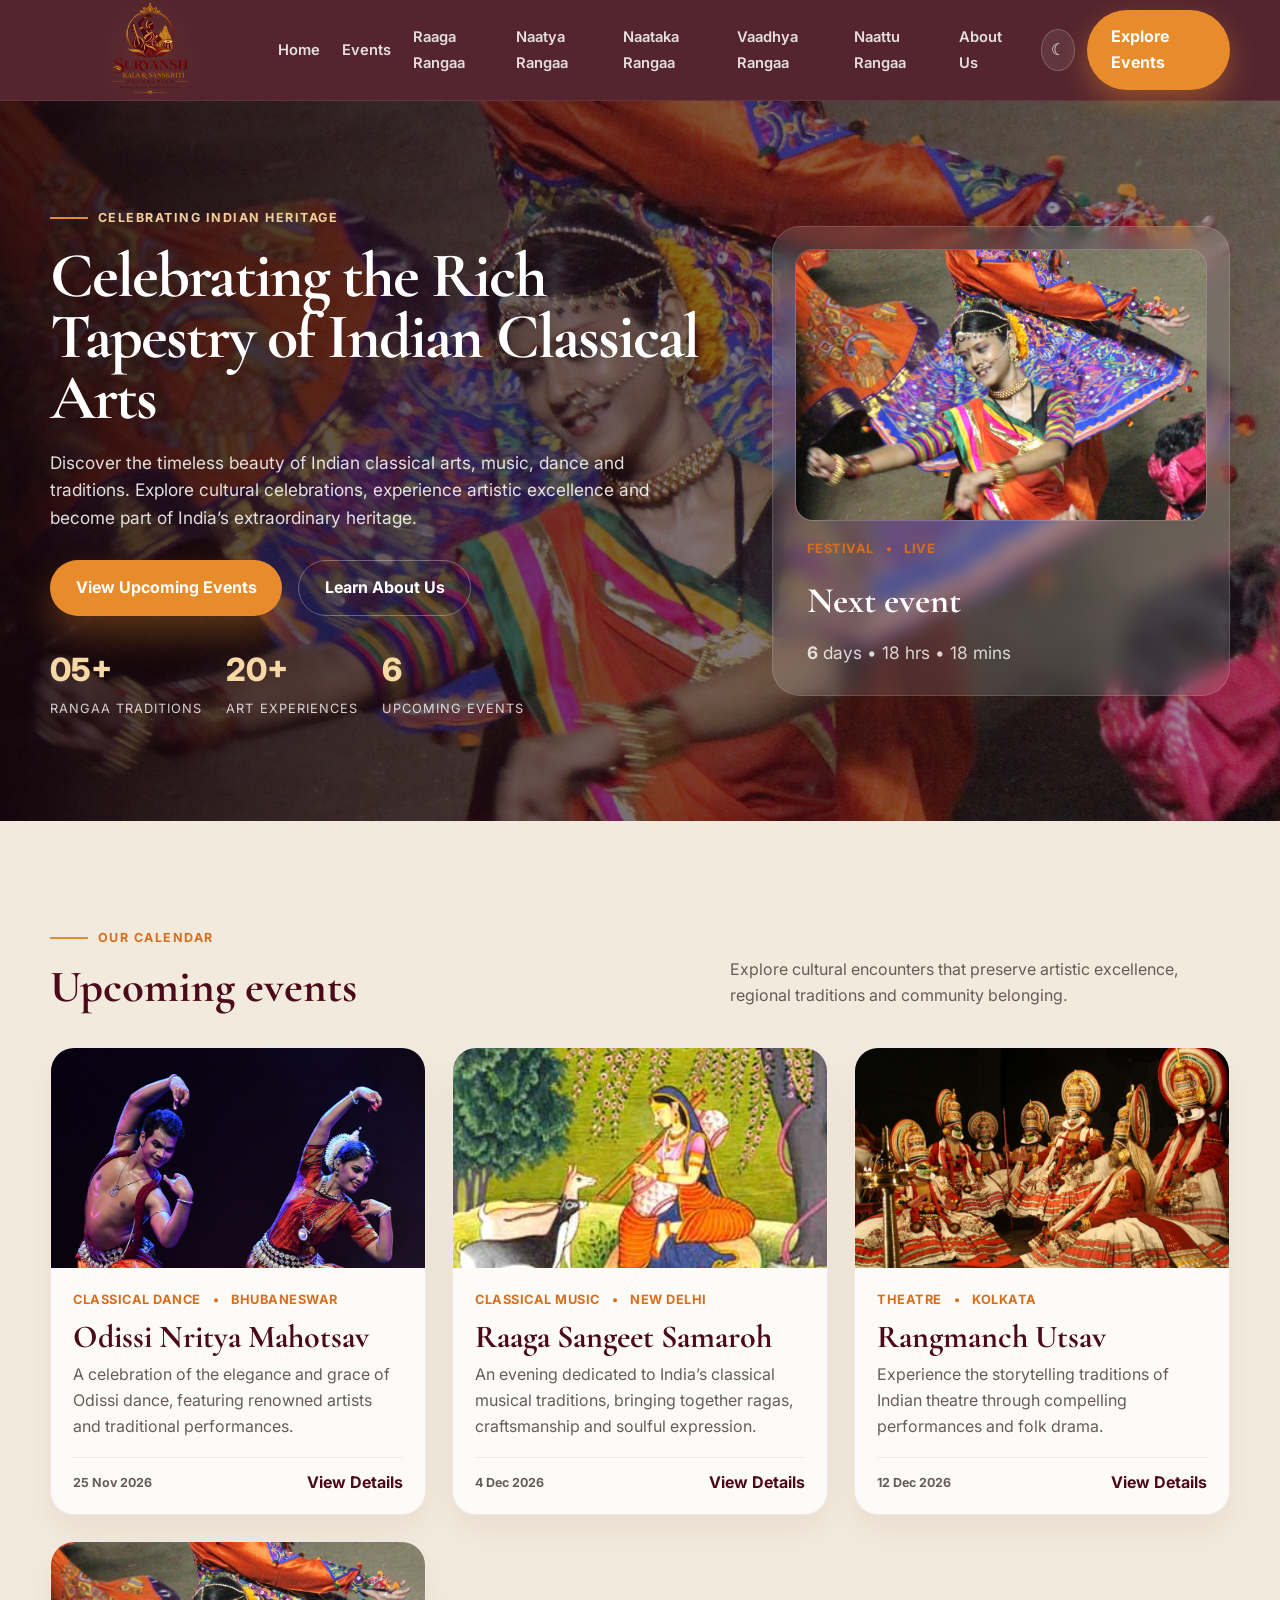
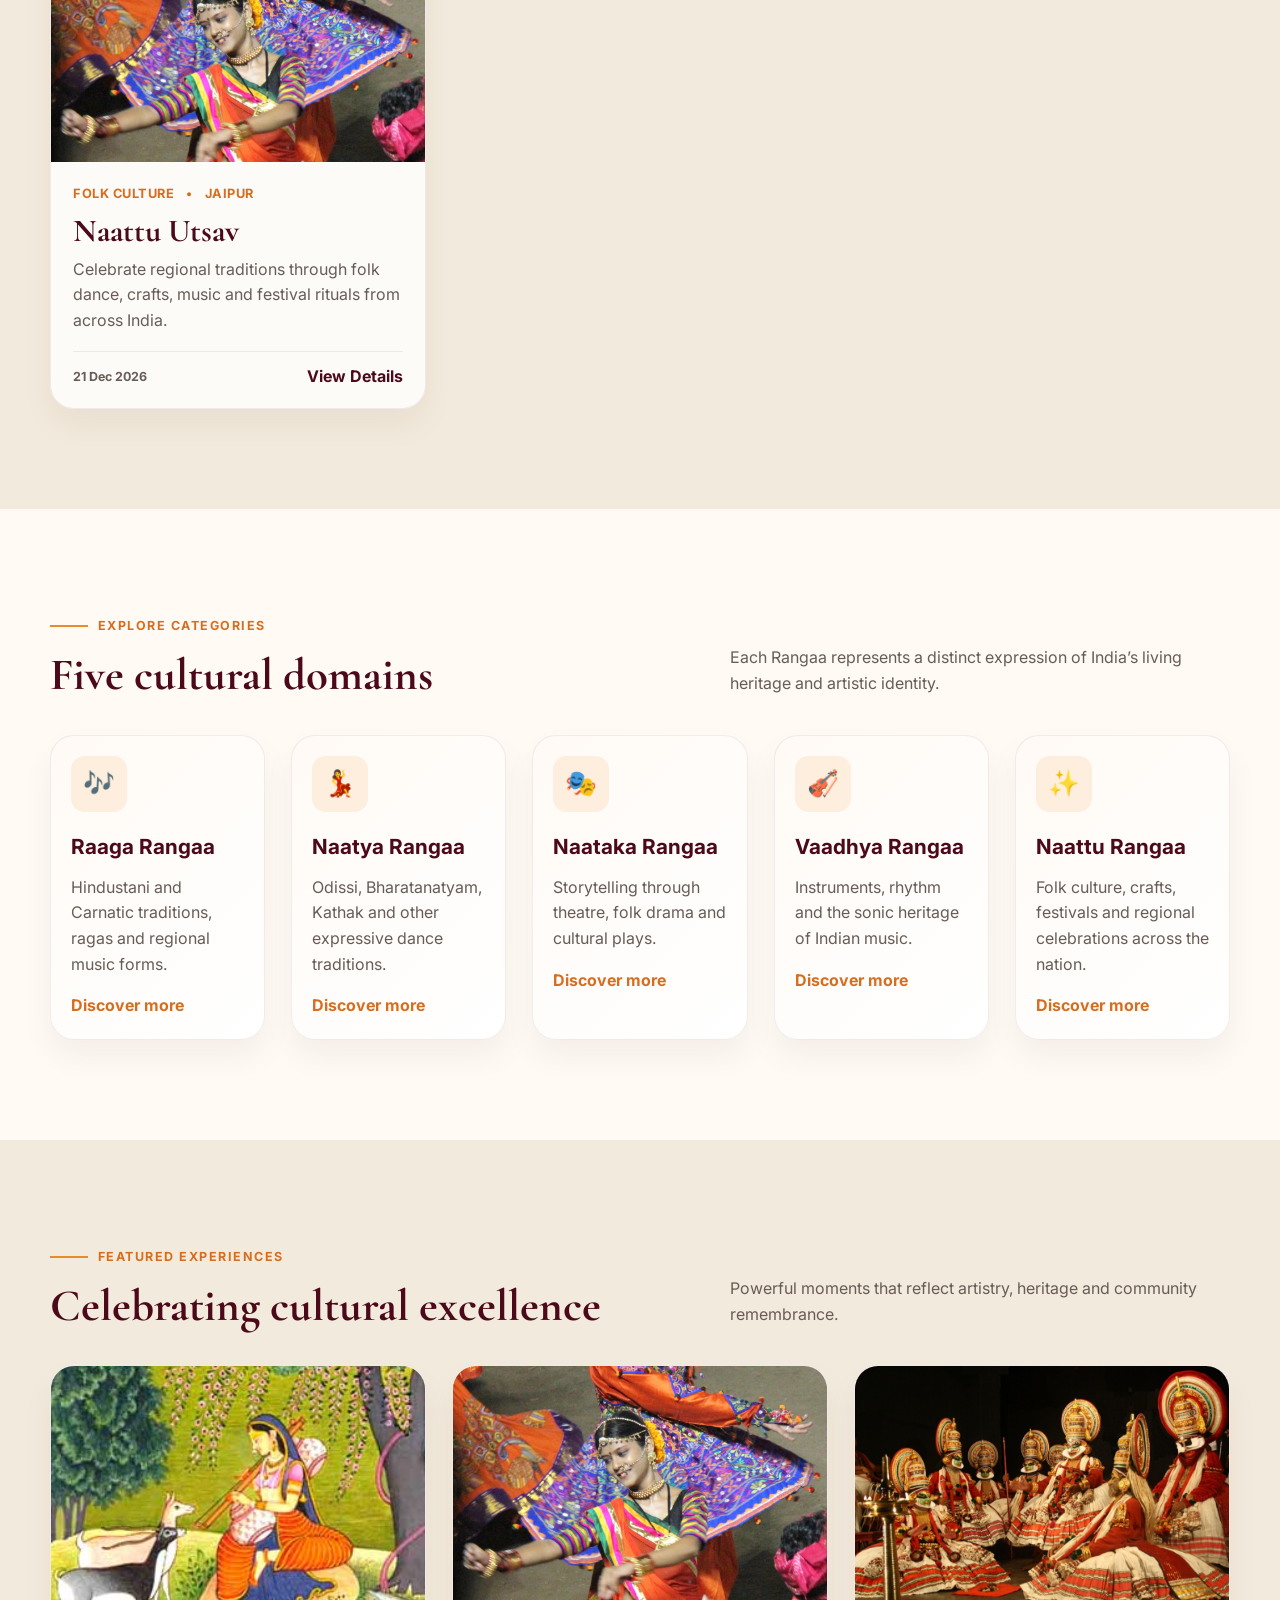
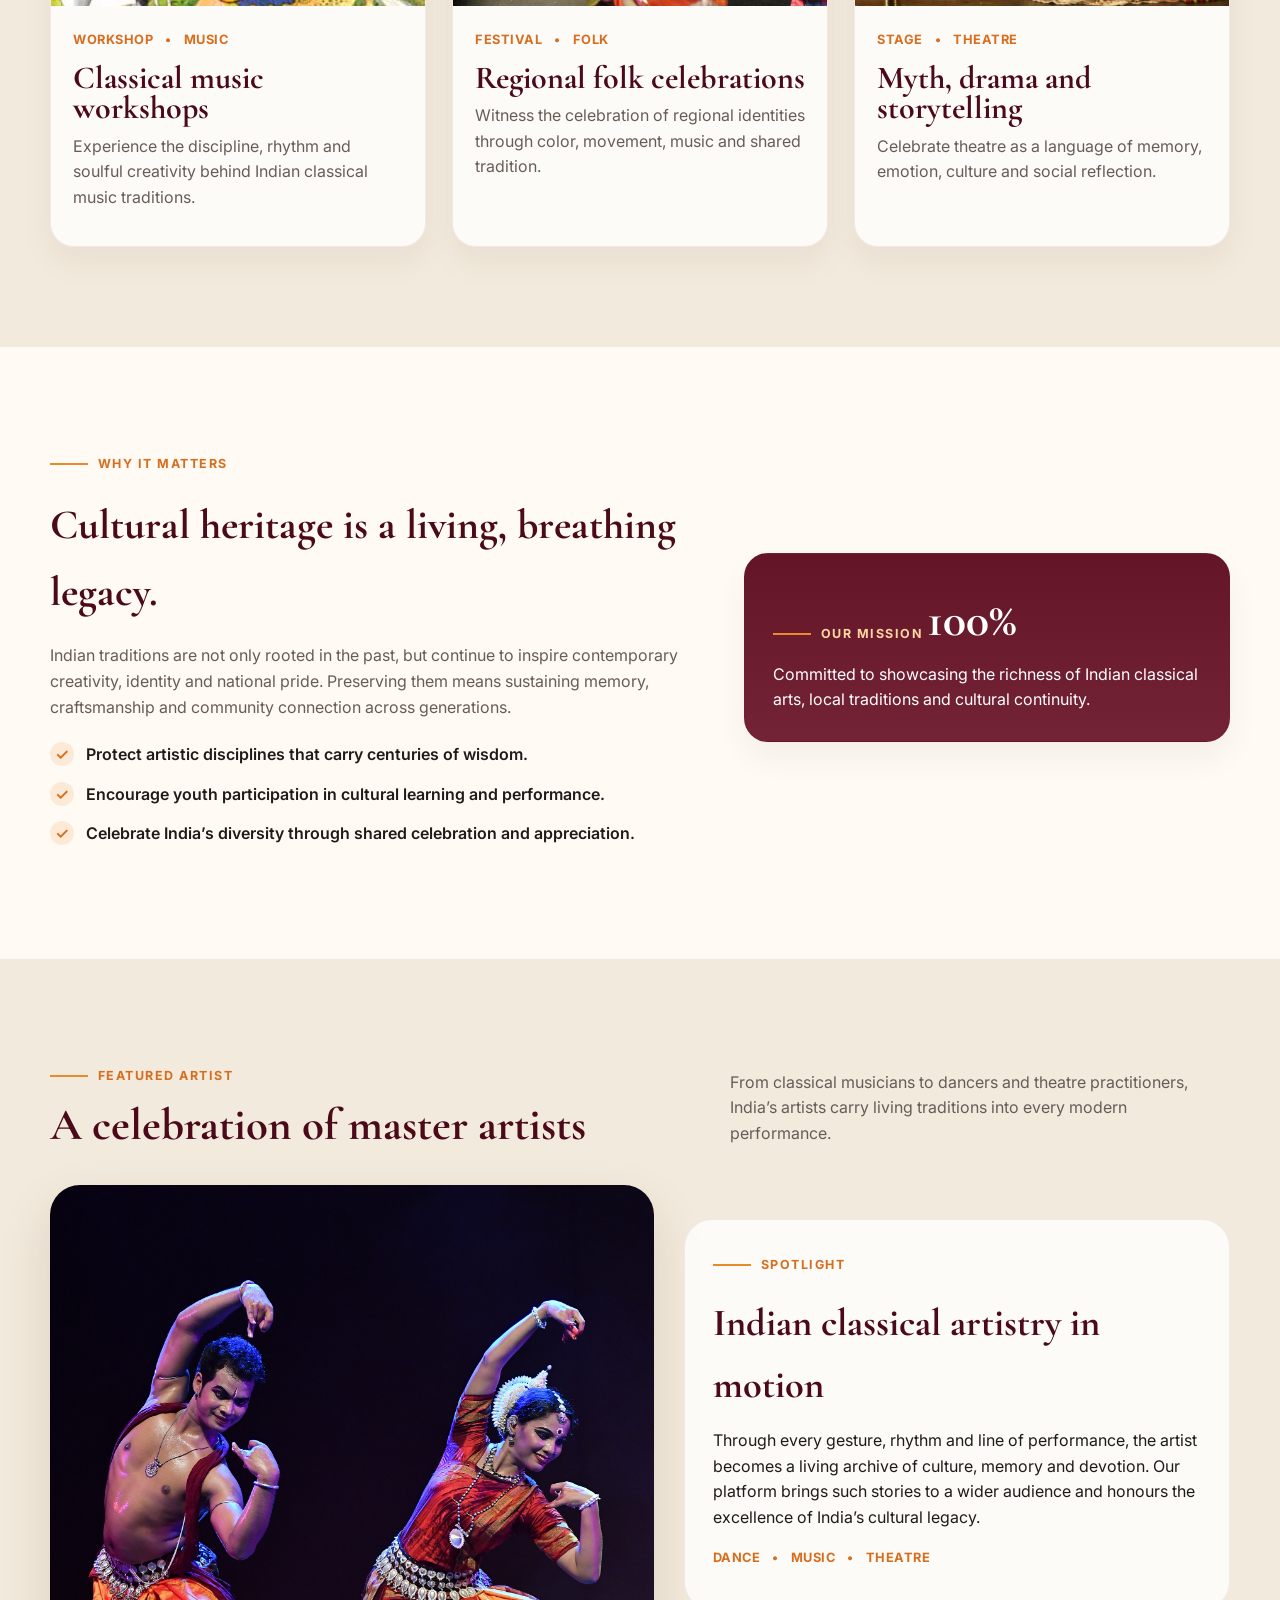
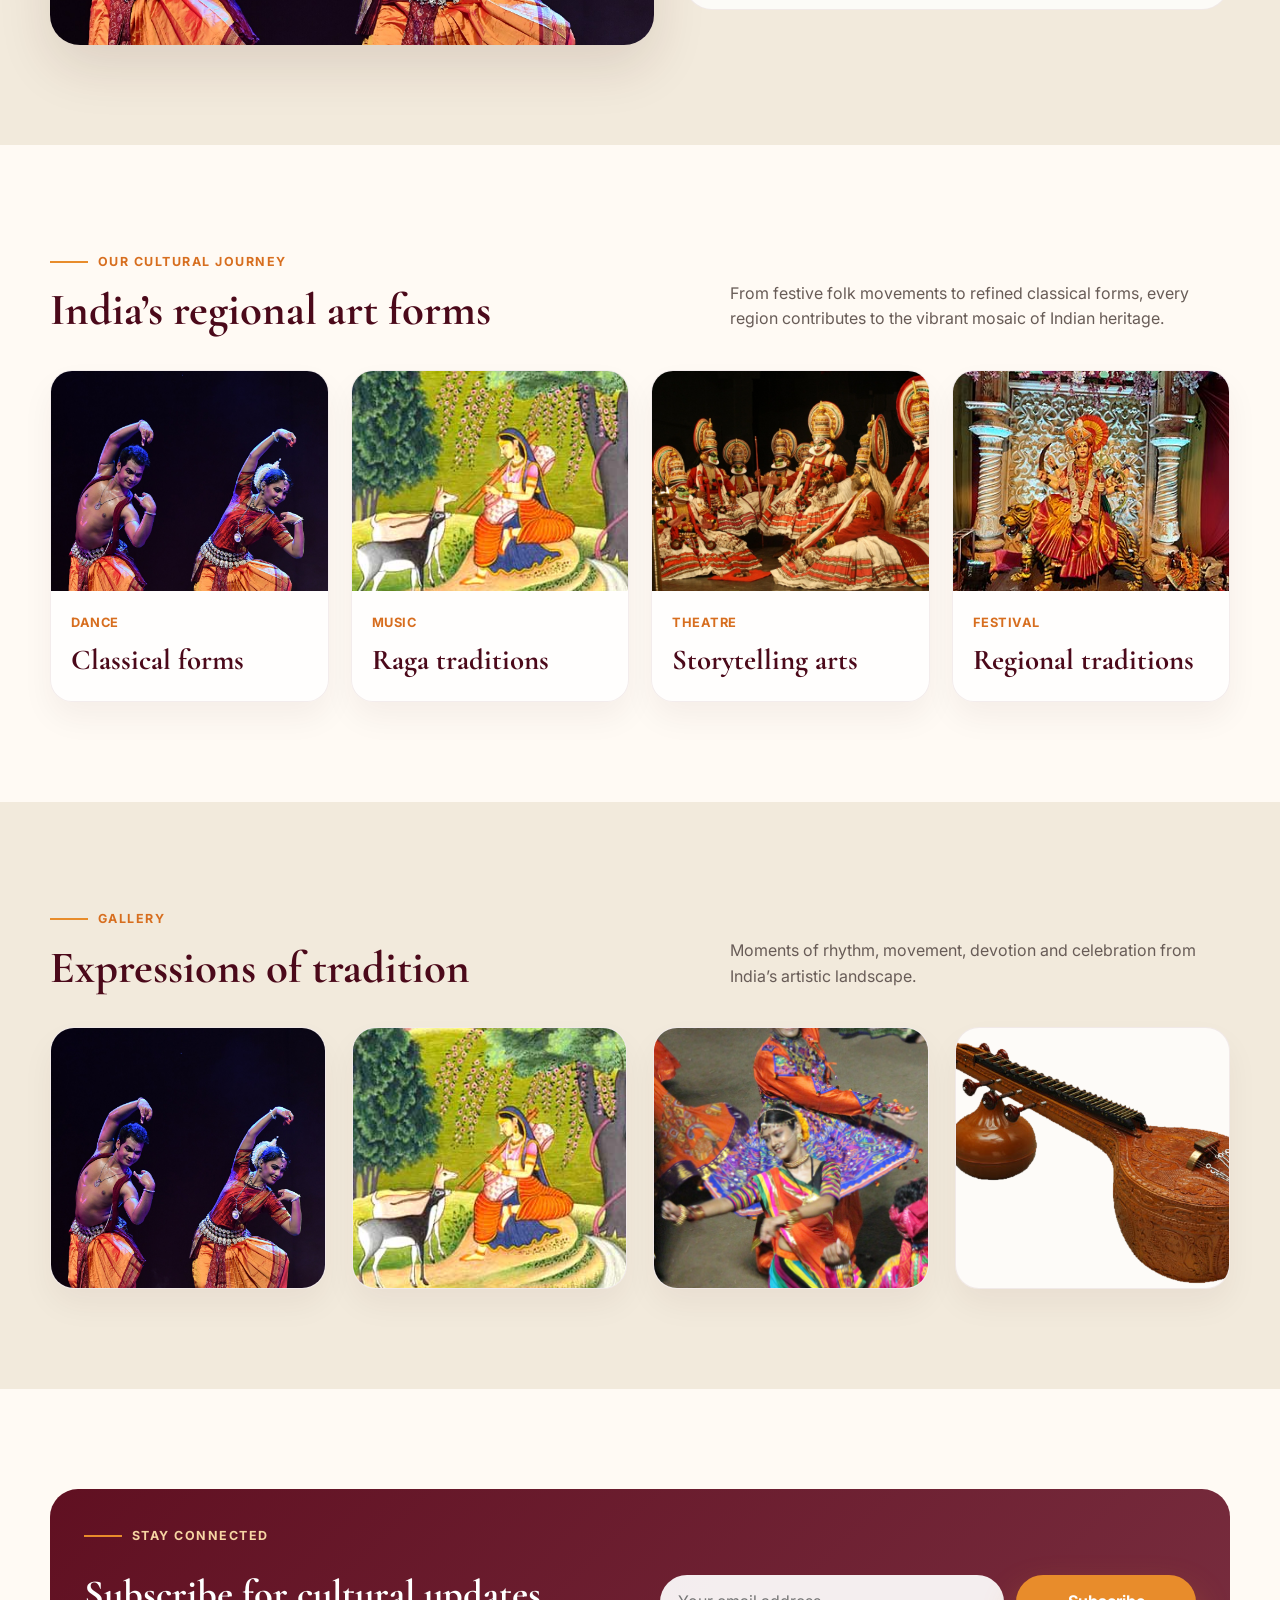
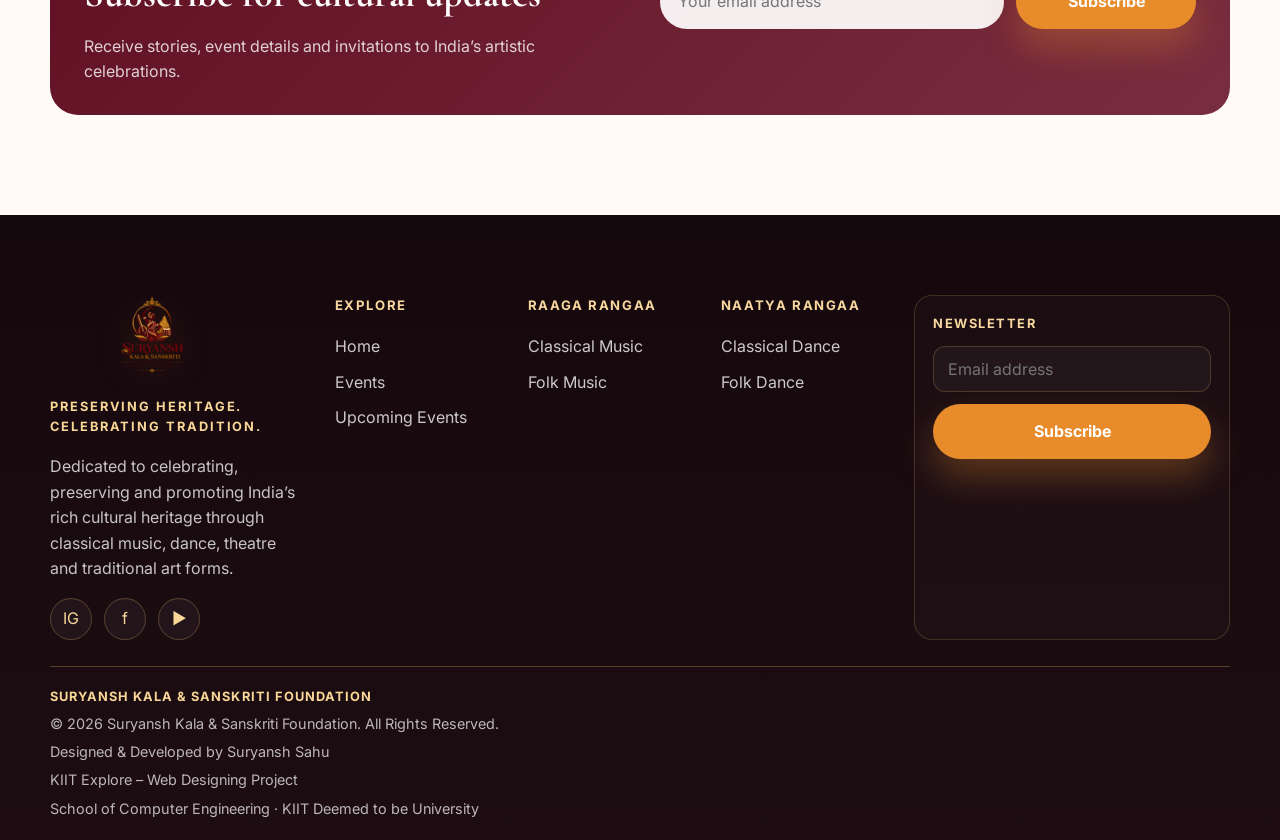
==== index.html @ 57384310 "Initial event management website commit" ====
<!DOCTYPE html>
<html lang="en">
  <head>
    <meta charset="UTF-8" />
    <meta name="viewport" content="width=device-width, initial-scale=1.0" />
    <title>Suryansh Kala & Sanskriti Foundation | Celebrating Indian culture and heritage</title>
    <meta name="description" content="Celebrating Indian classical arts, music, dance and cultural heritage through a vibrant cultural initiative." />
    <link rel="preconnect" href="https://fonts.googleapis.com" />
    <link rel="preconnect" href="https://fonts.gstatic.com" crossorigin />
    <link href="https://fonts.googleapis.com/css2?family=Cormorant+Garamond:wght@500;600;700&family=Inter:wght@400;500;600;700;800&display=swap" rel="stylesheet" />
    <link rel="stylesheet" href="styles.css" />
  </head>
  <body>
    <header class="site-header">
      <div class="container nav-wrap">
        <a class="brand" href="index.html" aria-label="Suryansh Kala and Sanskriti Foundation home">
          <img src="images/suryansh-logo.png" alt="Suryansh Kala and Sanskriti Foundation logo" class="brand-logo" />
        </a>

        <nav aria-label="Main navigation">
          <ul class="nav-links">
            <li><a href="index.html">Home</a></li>
            <li><a href="events.html">Events</a></li>
            <li><a href="raaga-rangaa.html">Raaga Rangaa</a></li>
            <li><a href="naatya-rangaa.html">Naatya Rangaa</a></li>
            <li><a href="naataka-rangaa.html">Naataka Rangaa</a></li>
            <li><a href="vaadhya-rangaa.html">Vaadhya Rangaa</a></li>
            <li><a href="naattu-rangaa.html">Naattu Rangaa</a></li>
            <li><a href="about.html">About Us</a></li>
          </ul>
        </nav>

        <div style="display: flex; align-items: center; gap: 12px;">
          <button class="theme-toggle" aria-label="Toggle theme">☾</button>
          <a class="nav-cta" href="events.html">Explore Events</a>
          <button class="nav-toggle" aria-label="Open menu">☰</button>
        </div>
      </div>
    </header>

    <main>
      <section class="hero">
        <div class="container hero-inner">
          <div>
            <div class="eyebrow">Celebrating Indian heritage</div>
            <h1>Celebrating the Rich Tapestry of Indian Classical Arts</h1>
            <p>
              Discover the timeless beauty of Indian classical arts, music, dance and traditions. Explore cultural celebrations,
              experience artistic excellence and become part of India’s extraordinary heritage.
            </p>
            <div class="hero-actions">
              <a class="btn btn-primary" href="events.html">View Upcoming Events</a>
              <a class="btn btn-secondary" href="about.html">Learn About Us</a>
            </div>
            <div class="hero-metrics">
              <div class="metric">
                <strong>05+</strong>
                <span>Rangaa traditions</span>
              </div>
              <div class="metric">
                <strong>20+</strong>
                <span>Art experiences</span>
              </div>
              <div class="metric">
                <strong>6</strong>
                <span>Upcoming events</span>
              </div>
            </div>
          </div>

          <div class="hero-card">
            <div class="mini-card">
              <img src="images/folk.jpg" alt="Indian folk festival and cultural celebration" />
            </div>
            <div class="hero-card-body">
              <div class="meta-row">
                <span>Festival</span>
                <span>•</span>
                <span>Live</span>
              </div>
              <h3>Next event</h3>
              <p data-countdown>Loading countdown...</p>
            </div>
          </div>
        </div>
      </section>

      <section class="section section-cream">
        <div class="container">
          <div class="section-head">
            <div>
              <div class="eyebrow" style="color: var(--saffron-600);">Our calendar</div>
              <h2 class="section-title">Upcoming events</h2>
            </div>
            <p>Explore cultural encounters that preserve artistic excellence, regional traditions and community belonging.</p>
          </div>
          <div class="event-grid" data-home-events></div>
        </div>
      </section>

      <section class="section">
        <div class="container">
          <div class="section-head">
            <div>
              <div class="eyebrow" style="color: var(--saffron-600);">Explore categories</div>
              <h2 class="section-title">Five cultural domains</h2>
            </div>
            <p>Each Rangaa represents a distinct expression of India’s living heritage and artistic identity.</p>
          </div>

          <div class="category-grid">
            <article class="category-card">
              <div class="category-icon">🎶</div>
              <h3>Raaga Rangaa</h3>
              <p>Hindustani and Carnatic traditions, ragas and regional music forms.</p>
              <a href="raaga-rangaa.html">Discover more</a>
            </article>
            <article class="category-card">
              <div class="category-icon">💃</div>
              <h3>Naatya Rangaa</h3>
              <p>Odissi, Bharatanatyam, Kathak and other expressive dance traditions.</p>
              <a href="naatya-rangaa.html">Discover more</a>
            </article>
            <article class="category-card">
              <div class="category-icon">🎭</div>
              <h3>Naataka Rangaa</h3>
              <p>Storytelling through theatre, folk drama and cultural plays.</p>
              <a href="naataka-rangaa.html">Discover more</a>
            </article>
            <article class="category-card">
              <div class="category-icon">🎻</div>
              <h3>Vaadhya Rangaa</h3>
              <p>Instruments, rhythm and the sonic heritage of Indian music.</p>
              <a href="vaadhya-rangaa.html">Discover more</a>
            </article>
            <article class="category-card">
              <div class="category-icon">✨</div>
              <h3>Naattu Rangaa</h3>
              <p>Folk culture, crafts, festivals and regional celebrations across the nation.</p>
              <a href="naattu-rangaa.html">Discover more</a>
            </article>
          </div>
        </div>
      </section>

      <section class="section section-cream">
        <div class="container">
          <div class="section-head">
            <div>
              <div class="eyebrow" style="color: var(--saffron-600);">Featured experiences</div>
              <h2 class="section-title">Celebrating cultural excellence</h2>
            </div>
            <p>Powerful moments that reflect artistry, heritage and community remembrance.</p>
          </div>

          <div class="feature-grid">
            <article class="feature-card">
              <img src="images/raaga.jpg" alt="Indian classical music performance" />
              <div class="card-content">
                <div class="meta-row">
                  <span>Workshop</span>
                  <span>•</span>
                  <span>Music</span>
                </div>
                <h3 class="card-title">Classical music workshops</h3>
                <p>Experience the discipline, rhythm and soulful creativity behind Indian classical music traditions.</p>
              </div>
            </article>

            <article class="feature-card">
              <img src="images/folk.jpg" alt="Folk dance celebration from India" />
              <div class="card-content">
                <div class="meta-row">
                  <span>Festival</span>
                  <span>•</span>
                  <span>Folk</span>
                </div>
                <h3 class="card-title">Regional folk celebrations</h3>
                <p>Witness the celebration of regional identities through color, movement, music and shared tradition.</p>
              </div>
            </article>

            <article class="feature-card">
              <img src="images/theatre.jpg" alt="Indian theatre performance on stage" />
              <div class="card-content">
                <div class="meta-row">
                  <span>Stage</span>
                  <span>•</span>
                  <span>Theatre</span>
                </div>
                <h3 class="card-title">Myth, drama and storytelling</h3>
                <p>Celebrate theatre as a language of memory, emotion, culture and social reflection.</p>
              </div>
            </article>
          </div>
        </div>
      </section>

      <section class="section">
        <div class="container heritage-layout">
          <div class="heritage-copy">
            <div class="eyebrow" style="color: var(--saffron-600); margin-bottom: 18px;">Why it matters</div>
            <h2>Cultural heritage is a living, breathing legacy.</h2>
            <p>
              Indian traditions are not only rooted in the past, but continue to inspire contemporary creativity, identity and national pride.
              Preserving them means sustaining memory, craftsmanship and community connection across generations.
            </p>
            <ul class="feature-list">
              <li>Protect artistic disciplines that carry centuries of wisdom.</li>
              <li>Encourage youth participation in cultural learning and performance.</li>
              <li>Celebrate India’s diversity through shared celebration and appreciation.</li>
            </ul>
          </div>

          <div class="stat-card">
            <div>
              <div class="eyebrow" style="color: #ffd7a3;">Our mission</div>
              <strong>100%</strong>
            </div>
            <p>Committed to showcasing the richness of Indian classical arts, local traditions and cultural continuity.</p>
          </div>
        </div>
      </section>

      <section class="section section-cream featured-artist">
        <div class="container">
          <div class="section-head">
            <div>
              <div class="eyebrow" style="color: var(--saffron-600);">Featured artist</div>
              <h2 class="section-title">A celebration of master artists</h2>
            </div>
            <p>From classical musicians to dancers and theatre practitioners, India’s artists carry living traditions into every modern performance.</p>
          </div>

          <div class="artist-layout">
            <div class="artist-portrait">
              <img src="images/odissi.jpg" alt="Indian classical dancer in traditional performance" />
            </div>
            <div class="artist-copy">
              <div class="eyebrow" style="color: var(--saffron-600);">Spotlight</div>
              <h3>Indian classical artistry in motion</h3>
              <p>Through every gesture, rhythm and line of performance, the artist becomes a living archive of culture, memory and devotion. Our platform brings such stories to a wider audience and honours the excellence of India’s cultural legacy.</p>
              <div class="meta-row" style="margin-top: 18px;">
                <span>Dance</span>
                <span>•</span>
                <span>Music</span>
                <span>•</span>
                <span>Theatre</span>
              </div>
            </div>
          </div>
        </div>
      </section>

      <section class="section">
        <div class="container">
          <div class="section-head">
            <div>
              <div class="eyebrow" style="color: var(--saffron-600);">Our cultural journey</div>
              <h2 class="section-title">India’s regional art forms</h2>
            </div>
            <p>From festive folk movements to refined classical forms, every region contributes to the vibrant mosaic of Indian heritage.</p>
          </div>

          <div class="journey-grid">
            <article class="journey-card">
              <img src="images/odissi.jpg" alt="Odissi classical dance" />
              <div class="card-content">
                <div class="meta-row"><span>Dance</span></div>
                <h3 class="card-title" style="font-size: 1.8rem;">Classical forms</h3>
              </div>
            </article>
            <article class="journey-card">
              <img src="images/raaga.jpg" alt="Hindustani and Carnatic music performance" />
              <div class="card-content">
                <div class="meta-row"><span>Music</span></div>
                <h3 class="card-title" style="font-size: 1.8rem;">Raga traditions</h3>
              </div>
            </article>
            <article class="journey-card">
              <img src="images/theatre.jpg" alt="Indian theatre performance scene" />
              <div class="card-content">
                <div class="meta-row"><span>Theatre</span></div>
                <h3 class="card-title" style="font-size: 1.8rem;">Storytelling arts</h3>
              </div>
            </article>
            <article class="journey-card">
              <img src="images/festival.jpg" alt="Indian festival celebration" />
              <div class="card-content">
                <div class="meta-row"><span>Festival</span></div>
                <h3 class="card-title" style="font-size: 1.8rem;">Regional traditions</h3>
              </div>
            </article>
          </div>
        </div>
      </section>

      <section class="section section-cream">
        <div class="container">
          <div class="section-head">
            <div>
              <div class="eyebrow" style="color: var(--saffron-600);">Gallery</div>
              <h2 class="section-title">Expressions of tradition</h2>
            </div>
            <p>Moments of rhythm, movement, devotion and celebration from India’s artistic landscape.</p>
          </div>

          <div class="gallery-grid">
            <div class="gallery-item">
              <img src="images/odissi.jpg" alt="Traditional Indian dance performance" />
            </div>
            <div class="gallery-item">
              <img src="images/raaga.jpg" alt="Classical music heritage" />
            </div>
            <div class="gallery-item">
              <img src="images/folk.jpg" alt="Folk festival celebration" />
            </div>
            <div class="gallery-item">
              <img src="images/veena.jpg" alt="Traditional Indian musical instrument performance" />
            </div>
          </div>
        </div>
      </section>

      <section class="section">
        <div class="container">
          <div class="newsletter-wrap">
            <div>
              <div class="eyebrow" style="color: #f6d5a3;">Stay connected</div>
              <h3>Subscribe for cultural updates</h3>
              <p>Receive stories, event details and invitations to India’s artistic celebrations.</p>
            </div>
            <form id="newsletterForm" class="newsletter-form" novalidate>
              <input type="email" name="newsletterEmail" placeholder="Your email address" aria-label="Email address" required />
              <button class="btn btn-primary" type="submit">Subscribe</button>
            </form>
          </div>
        </div>
      </section>
    </main>

    <footer class="site-footer">
      <div class="container">
        <div class="footer-top">
          <div class="footer-brand">
            <div class="brand footer-brand-logo-wrap">
              <img src="images/suryansh-logo.png" alt="Suryansh Kala and Sanskriti Foundation logo" class="brand-logo footer-brand-logo" />
            </div>
            <div class="footer-strap">Preserving Heritage. Celebrating Tradition.</div>
            <p class="footer-intro">
              Dedicated to celebrating, preserving and promoting India’s rich cultural heritage through classical music, dance, theatre and traditional art forms.
            </p>
            <div class="social-links" aria-label="Social media links">
              <a href="https://instagram.com" target="_blank" rel="noreferrer" class="social-link" aria-label="Instagram">IG</a>
              <a href="https://facebook.com" target="_blank" rel="noreferrer" class="social-link" aria-label="Facebook">f</a>
              <a href="https://youtube.com" target="_blank" rel="noreferrer" class="social-link" aria-label="YouTube">▶</a>
            </div>
          </div>

          <div class="footer-col">
            <h4>Explore</h4>
            <ul class="footer-list">
              <li><a href="index.html">Home</a></li>
              <li><a href="events.html">Events</a></li>
              <li><a href="events.html">Upcoming Events</a></li>
            </ul>
          </div>

          <div class="footer-col">
            <h4>Raaga Rangaa</h4>
            <ul class="footer-list">
              <li><a href="raaga-rangaa.html">Classical Music</a></li>
              <li><a href="raaga-rangaa.html">Folk Music</a></li>
            </ul>
          </div>

          <div class="footer-col">
            <h4>Naatya Rangaa</h4>
            <ul class="footer-list">
              <li><a href="naatya-rangaa.html">Classical Dance</a></li>
              <li><a href="naatya-rangaa.html">Folk Dance</a></li>
            </ul>
          </div>

          <div class="footer-newsletter">
            <h4>Newsletter</h4>
            <form id="footerNewsletterForm" novalidate>
              <input type="email" name="footerEmail" placeholder="Email address" aria-label="Newsletter email" required />
              <button class="btn btn-primary" type="submit">Subscribe</button>
            </form>
          </div>
        </div>

        <div class="footer-bottom">
          <div class="footer-credit">
            <strong>Suryansh Kala &amp; Sanskriti Foundation</strong>
            <p>© 2026 Suryansh Kala &amp; Sanskriti Foundation. All Rights Reserved.</p>
            <p>Designed &amp; Developed by Suryansh Sahu</p>
            <p>KIIT Explore – Web Designing Project</p>
            <p>School of Computer Engineering · KIIT Deemed to be University</p>
          </div>
        </div>
      </div>
    </footer>

    <button class="back-to-top" aria-label="Back to top">↑</button>
    <script src="script.js"></script>
  </body>
</html>
---- styles.css ----
:root {
  --maroon-900: #3d0714;
  --maroon-800: #4b091a;
  --maroon-700: #5e1021;
  --maroon-600: #6d1a2d;
  --saffron-500: #e88c2b;
  --saffron-600: #d76e1f;
  --ivory-100: #fffaf4;
  --ivory-200: #f6efe6;
  --ivory-300: #efe5d3;
  --cream: #f2eadc;
  --text: #1f1b1a;
  --muted: #685c57;
  --white: #ffffff;
  --shadow: 0 22px 54px rgba(62, 21, 14, 0.12);
  --radius: 24px;
}

* {
  margin: 0;
  padding: 0;
  box-sizing: border-box;
}

html {
  scroll-behavior: smooth;
}

body {
  font-family: "Inter", sans-serif;
  background: var(--ivory-100);
  color: var(--text);
  line-height: 1.6;
}

img {
  max-width: 100%;
  display: block;
}

a {
  color: inherit;
  text-decoration: none;
}

button,
input,
select {
  font: inherit;
}

.container {
  width: min(1180px, calc(100% - 32px));
  margin: 0 auto;
}

.site-header {
  position: sticky;
  top: 0;
  z-index: 1000;
  background: rgba(61, 7, 20, 0.88);
  backdrop-filter: blur(10px);
  border-bottom: 1px solid rgba(255, 255, 255, 0.08);
}

.brand {
  display: inline-flex;
  align-items: center;
  justify-content: center;
  min-width: 0;
}

.nav-wrap {
  display: flex;
  align-items: center;
  justify-content: space-between;
  gap: 28px;
  min-height: 92px;
}

.brand {
  display: inline-flex;
  align-items: center;
  gap: 12px;
  color: var(--white);
  font-weight: 700;
  letter-spacing: 0.04em;
  text-transform: uppercase;
}

.brand-logo {
  display: block;
  width: clamp(150px, 18vw, 300px);
  height: auto;
  max-height: 100px;
  object-fit: contain;
  filter: drop-shadow(0 8px 18px rgba(232, 140, 43, 0.18));
}

.brand-mark {
  width: 42px;
  height: 42px;
  display: grid;
  place-items: center;
  border-radius: 50%;
  background: linear-gradient(135deg, var(--saffron-500), #f5bf70);
  color: var(--maroon-900);
  font-family: "Cormorant Garamond", serif;
  font-size: 1.7rem;
  font-weight: 700;
}

.brand-text {
  font-size: 0.82rem;
  line-height: 1.15;
}

.nav-links {
  display: flex;
  align-items: center;
  gap: 22px;
  list-style: none;
}

.nav-links a {
  color: rgba(255, 255, 255, 0.86);
  font-size: 0.92rem;
  font-weight: 600;
  transition: color 0.2s ease;
}

.nav-links a:hover,
.nav-links a:focus-visible {
  color: #ffd9ae;
}

.nav-cta {
  display: inline-flex;
  align-items: center;
  justify-content: center;
  padding: 0.9rem 1.5rem;
  border-radius: 999px;
  background: var(--saffron-500);
  color: var(--white);
  font-weight: 700;
  box-shadow: 0 12px 28px rgba(232, 140, 43, 0.4);
  transition: transform 0.2s ease;
}

.nav-cta:hover,
.nav-cta:focus-visible,
.btn:hover,
.btn:focus-visible {
  transform: translateY(-2px);
}

.nav-toggle {
  display: none;
  width: 42px;
  height: 42px;
  border: 1px solid rgba(255, 255, 255, 0.2);
  background: transparent;
  border-radius: 12px;
  color: var(--white);
  cursor: pointer;
}

.hero {
  position: relative;
  min-height: 720px;
  display: flex;
  align-items: center;
  background-image: linear-gradient(90deg, rgba(22, 5, 12, 0.82) 0%, rgba(26, 6, 15, 0.66) 32%, rgba(26, 6, 15, 0.35) 100%), url("images/folk.jpg");
  background-size: cover;
  background-position: center;
  color: var(--white);
}

.hero-inner {
  display: grid;
  grid-template-columns: 1.2fr 0.8fr;
  align-items: center;
  gap: 36px;
  min-height: 720px;
}

.eyebrow {
  display: inline-flex;
  align-items: center;
  gap: 10px;
  font-size: 0.78rem;
  font-weight: 700;
  letter-spacing: 0.12em;
  text-transform: uppercase;
  color: #f1cf9d;
  margin-bottom: 18px;
}

.eyebrow::before {
  content: "";
  width: 38px;
  height: 2px;
  background: var(--saffron-500);
}

.hero h1,
.page-hero h1,
.section-title,
.hero-card h3,
.card-title,
.info-box h3,
.detail-panel h3,
.registration-card h3 {
  font-family: "Cormorant Garamond", serif;
}

.hero h1 {
  font-size: clamp(3.2rem, 5vw, 6rem);
  line-height: 0.95;
  letter-spacing: -0.03em;
  margin-bottom: 20px;
  max-width: 720px;
}

.hero p {
  max-width: 640px;
  font-size: 1.08rem;
  color: rgba(255, 255, 255, 0.86);
  margin-bottom: 28px;
}

.hero-actions {
  display: flex;
  flex-wrap: wrap;
  gap: 16px;
  margin-bottom: 28px;
}

.btn {
  display: inline-flex;
  align-items: center;
  justify-content: center;
  gap: 10px;
  min-height: 54px;
  padding: 0.9rem 1.6rem;
  border-radius: 999px;
  border: none;
  font-weight: 700;
  transition: transform 0.2s ease, box-shadow 0.2s ease;
  cursor: pointer;
}

.btn-primary {
  background: var(--saffron-500);
  color: var(--white);
  box-shadow: 0 18px 36px rgba(232, 140, 43, 0.32);
}

.btn-secondary {
  background: transparent;
  border: 1px solid rgba(255, 255, 255, 0.3);
  color: var(--white);
}

.hero-metrics {
  display: flex;
  flex-wrap: wrap;
  gap: 24px;
}

.metric {
  min-width: 122px;
}

.metric strong {
  display: block;
  font-size: 2rem;
  font-weight: 800;
  color: #f8d9a5;
}

.metric span {
  color: rgba(255, 255, 255, 0.8);
  font-size: 0.8rem;
  text-transform: uppercase;
  letter-spacing: 0.08em;
}

.hero-card {
  background: rgba(255, 255, 255, 0.12);
  border: 1px solid rgba(255, 255, 255, 0.14);
  box-shadow: var(--shadow);
  border-radius: 28px;
  padding: 22px;
  backdrop-filter: blur(10px);
}

.hero-card .mini-card {
  background: rgba(255, 255, 255, 0.06);
  border: 1px solid rgba(255, 255, 255, 0.14);
  border-radius: 18px;
  overflow: hidden;
}

.hero-card img {
  width: 100%;
  height: 270px;
  object-fit: cover;
}

.hero-card-body {
  padding: 18px 12px 6px;
}

.hero-card h3 {
  font-size: 2.25rem;
  margin: 8px 0 10px;
}

.hero-card p {
  color: rgba(255, 255, 255, 0.8);
  margin: 0;
}

.section {
  padding: 100px 0;
}

.section-cream {
  background: var(--cream);
}

.section-head {
  display: flex;
  align-items: end;
  justify-content: space-between;
  gap: 24px;
  margin-bottom: 38px;
}

.section-title {
  font-size: clamp(2.5rem, 3.5vw, 4rem);
  line-height: 0.95;
  color: var(--maroon-800);
}

.section-head p {
  max-width: 500px;
  color: var(--muted);
}

.event-grid,
.category-grid,
.gallery-grid,
.feature-grid,
.highlights-grid,
.info-grid,
.footer-grid,
.two-col-grid,
.detail-grid {
  display: grid;
  gap: 26px;
}

.event-grid {
  grid-template-columns: repeat(3, minmax(0, 1fr));
}

.event-card,
.feature-card,
.category-card,
.gallery-item,
.info-box,
.detail-card,
.registration-card,
.stat-card {
  background: rgba(255, 255, 255, 0.8);
  border: 1px solid rgba(109, 26, 45, 0.08);
  border-radius: var(--radius);
  overflow: hidden;
  box-shadow: 0 16px 32px rgba(58, 17, 26, 0.05);
}

.event-card img {
  width: 100%;
  height: 220px;
  object-fit: cover;
}

.card-content {
  padding: 22px 22px 18px;
}

.meta-row {
  display: flex;
  flex-wrap: wrap;
  align-items: center;
  gap: 8px 12px;
  color: var(--saffron-600);
  font-size: 0.8rem;
  font-weight: 700;
  letter-spacing: 0.04em;
  text-transform: uppercase;
  margin-bottom: 12px;
}

.card-title {
  font-size: clamp(2rem, 2.3vw, 2.6rem);
  color: var(--maroon-800);
  margin-bottom: 10px;
  line-height: 0.95;
}

.card-content p {
  color: var(--muted);
  margin-bottom: 18px;
}

.card-footer {
  display: flex;
  align-items: center;
  justify-content: space-between;
  gap: 12px;
  border-top: 1px solid rgba(93, 11, 29, 0.08);
  padding-top: 12px;
  color: var(--maroon-800);
  font-weight: 700;
}

.card-footer .small {
  color: var(--muted);
  font-size: 0.78rem;
}

.category-grid {
  grid-template-columns: repeat(5, minmax(0, 1fr));
}

.category-card {
  padding: 20px;
  background: linear-gradient(135deg, #fffaf5 0%, #fff 100%);
}

.category-icon {
  width: 56px;
  height: 56px;
  border-radius: 14px;
  display: grid;
  place-items: center;
  background: rgba(232, 140, 43, 0.12);
  color: var(--maroon-800);
  font-size: 1.6rem;
  margin-bottom: 18px;
}

.category-card h3 {
  margin-bottom: 12px;
  color: var(--maroon-800);
  font-size: 1.3rem;
}

.category-card p {
  color: var(--muted);
  margin-bottom: 16px;
}

.category-card a {
  color: var(--saffron-600);
  font-weight: 700;
}

.feature-grid {
  grid-template-columns: repeat(3, minmax(0, 1fr));
}

.feature-card {
  padding: 0;
}

.feature-card img {
  height: 240px;
  width: 100%;
  object-fit: cover;
}

.feature-card .card-content {
  padding: 24px 22px 18px;
}

.heritage-layout {
  display: grid;
  grid-template-columns: 1.15fr 0.85fr;
  gap: 36px;
  align-items: center;
}

.heritage-copy h2,
.intro-panel h2 {
  font-family: "Cormorant Garamond", serif;
  color: var(--maroon-800);
  font-size: clamp(2.6rem, 3vw, 3.5rem);
  margin-bottom: 18px;
}

.heritage-copy p,
.intro-panel p,
.highlight-list li,
.info-box p,
.detail-card p,
.registration-card p,
.page-intro {
  color: var(--muted);
}

.heritage-copy .feature-list {
  display: grid;
  gap: 14px;
  list-style: none;
  margin-top: 22px;
}

.heritage-copy .feature-list li {
  display: flex;
  align-items: flex-start;
  gap: 12px;
  font-weight: 600;
  color: var(--text);
}

.heritage-copy .feature-list li::before {
  content: "✓";
  width: 24px;
  height: 24px;
  display: inline-grid;
  place-items: center;
  border-radius: 50%;
  background: rgba(232, 140, 43, 0.14);
  color: var(--saffron-600);
  flex-shrink: 0;
}

.stat-card {
  background: linear-gradient(180deg, rgba(93, 11, 29, 0.96), rgba(109, 26, 45, 0.96));
  color: var(--white);
  padding: 28px;
  min-height: 180px;
  display: grid;
  align-content: space-between;
}

.stat-card strong {
  font-size: 3rem;
  font-family: "Cormorant Garamond", serif;
}

.gallery-grid {
  grid-template-columns: repeat(4, minmax(0, 1fr));
}

.gallery-item {
  overflow: hidden;
}

.gallery-item img {
  width: 100%;
  height: 260px;
  object-fit: cover;
}

.newsletter-wrap {
  display: flex;
  align-items: center;
  justify-content: space-between;
  gap: 30px;
  padding: 30px 34px;
  background: linear-gradient(135deg, rgba(93, 11, 29, 0.98), rgba(112, 33, 52, 0.94));
  border-radius: 28px;
  color: var(--white);
}

.newsletter-wrap h3 {
  font-family: "Cormorant Garamond", serif;
  font-size: clamp(2.2rem, 3vw, 3rem);
  margin-bottom: 8px;
}

.newsletter-wrap p {
  color: rgba(255, 255, 255, 0.8);
}

.newsletter-form {
  display: flex;
  flex-wrap: wrap;
  gap: 12px;
  width: min(540px, 100%);
}

.newsletter-form input {
  flex: 1 1 220px;
  border-radius: 999px;
  border: none;
  min-height: 54px;
  padding: 0 18px;
  background: rgba(255, 255, 255, 0.92);
}

.newsletter-form button {
  min-width: 180px;
}

.featured-artist {
  margin-top: 12px;
}

.artist-layout {
  display: grid;
  grid-template-columns: 1.05fr 0.95fr;
  gap: 30px;
  align-items: center;
}

.artist-portrait {
  border-radius: 30px;
  overflow: hidden;
  box-shadow: var(--shadow);
}

.artist-portrait img {
  width: 100%;
  height: 460px;
  object-fit: cover;
}

.artist-copy {
  background: rgba(255, 255, 255, 0.78);
  border: 1px solid rgba(109, 26, 45, 0.08);
  border-radius: 28px;
  padding: 28px;
}

.artist-copy h3 {
  font-family: "Cormorant Garamond", serif;
  font-size: clamp(2.2rem, 3vw, 3.2rem);
  color: var(--maroon-800);
  margin-bottom: 12px;
}

.journey-grid {
  display: grid;
  grid-template-columns: repeat(4, minmax(0, 1fr));
  gap: 22px;
  margin-top: 26px;
}

.journey-card {
  background: rgba(255, 255, 255, 0.8);
  border: 1px solid rgba(109, 26, 45, 0.08);
  border-radius: 22px;
  overflow: hidden;
  box-shadow: 0 16px 32px rgba(58, 17, 26, 0.05);
}

.journey-card img {
  width: 100%;
  height: 220px;
  object-fit: cover;
}

.journey-card .card-content {
  padding: 22px 20px 18px;
}

.site-footer {
  background: linear-gradient(180deg, #15080d 0%, #1d0d13 100%);
  color: rgba(255, 255, 255, 0.82);
  padding: 80px 0 20px;
}

.footer-top {
  display: grid;
  grid-template-columns: 1.4fr 0.9fr 0.9fr 0.9fr 1.1fr;
  gap: 28px;
  padding-bottom: 26px;
  border-bottom: 1px solid rgba(245, 195, 106, 0.28);
}

.footer-brand {
  display: flex;
  flex-direction: column;
  gap: 16px;
  align-items: flex-start;
}

.footer-brand-logo-wrap {
  display: inline-flex;
  align-items: center;
  justify-content: flex-start;
  width: 100%;
}

.footer-brand .brand {
  margin-bottom: 4px;
}

.footer-brand-logo {
  width: clamp(140px, 16vw, 250px);
  max-height: 82px;
  margin-left: 0;
}

.footer-strap {
  color: #f8d797;
  font-size: 0.8rem;
  font-weight: 700;
  letter-spacing: 0.15em;
  text-transform: uppercase;
}

.footer-intro {
  color: rgba(255, 255, 255, 0.76);
}

.social-links {
  display: flex;
  gap: 12px;
  flex-wrap: wrap;
}

.social-link {
  width: 42px;
  height: 42px;
  border-radius: 50%;
  display: inline-flex;
  align-items: center;
  justify-content: center;
  background: rgba(255, 255, 255, 0.04);
  border: 1px solid rgba(245, 195, 106, 0.25);
  color: #f8d797;
  transition: transform 0.2s ease, background 0.2s ease;
}

.social-link:hover,
.social-link:focus-visible {
  background: rgba(232, 140, 43, 0.08);
  transform: translateY(-2px);
}

.footer-col h4 {
  margin-bottom: 18px;
  color: #f9d89f;
  font-size: 0.82rem;
  letter-spacing: 0.12em;
  text-transform: uppercase;
}

.footer-list {
  list-style: none;
  display: grid;
  gap: 10px;
}

.footer-list a {
  color: rgba(255, 255, 255, 0.78);
  transition: color 0.2s ease, padding-left 0.2s ease;
}

.footer-list a:hover,
.footer-list a:focus-visible {
  color: #ffd98d;
  padding-left: 4px;
}

.footer-newsletter {
  background: rgba(255, 255, 255, 0.02);
  border: 1px solid rgba(245, 195, 106, 0.18);
  border-radius: 18px;
  padding: 18px;
}

.footer-newsletter h4 {
  margin-bottom: 12px;
  color: #f9d89f;
  letter-spacing: 0.12em;
  text-transform: uppercase;
  font-size: 0.8rem;
}

.footer-newsletter form {
  display: flex;
  flex-direction: column;
  gap: 12px;
}

.footer-newsletter input {
  min-height: 46px;
  border-radius: 12px;
  border: 1px solid rgba(245, 195, 106, 0.2);
  background: rgba(255, 255, 255, 0.04);
  color: var(--white);
  padding: 0 14px;
}

.footer-newsletter button {
  min-height: 46px;
}

.footer-bottom {
  padding-top: 20px;
  display: flex;
  align-items: center;
  justify-content: space-between;
  gap: 16px;
  flex-wrap: wrap;
  font-size: 0.9rem;
  color: rgba(255, 255, 255, 0.7);
}

.footer-credit {
  display: grid;
  gap: 5px;
  text-align: left;
}

.footer-credit strong {
  display: block;
  color: #f8d797;
  letter-spacing: 0.08em;
  text-transform: uppercase;
  font-size: 0.8rem;
}

.footer-credit p {
  max-width: 760px;
  color: rgba(255, 255, 255, 0.7);
}

.muted {
  color: var(--muted);
}

.page-hero {
  padding: 100px 0 70px;
  background: linear-gradient(135deg, rgba(93, 11, 29, 0.97), rgba(110, 38, 52, 0.96));
  color: var(--white);
}

.page-hero .container {
  display: grid;
  grid-template-columns: 1.1fr 0.9fr;
  gap: 28px;
  align-items: center;
}

.page-hero img {
  border-radius: 28px;
  max-height: 420px;
  object-fit: cover;
  width: 100%;
  box-shadow: var(--shadow);
}

.page-hero h1 {
  font-size: clamp(3rem, 4vw, 5rem);
  line-height: 0.92;
  margin-bottom: 16px;
}

.page-intro {
  color: rgba(255, 255, 255, 0.82);
  font-size: 1.06rem;
}

.h2-title {
  font-family: "Cormorant Garamond", serif;
  color: var(--maroon-800);
  font-size: clamp(2.5rem, 3vw, 3.4rem);
  margin-bottom: 18px;
}

.two-col-grid {
  grid-template-columns: repeat(2, minmax(0, 1fr));
}

.info-grid {
  grid-template-columns: repeat(3, minmax(0, 1fr));
}

.info-box,
.detail-card,
.registration-card {
  padding: 24px;
}

.highlight-list {
  list-style: none;
  display: grid;
  gap: 12px;
  margin-top: 18px;
}

.highlight-list li {
  position: relative;
  padding-left: 26px;
}

.highlight-list li::before {
  content: "•";
  position: absolute;
  left: 0;
  color: var(--saffron-600);
  font-size: 1.6rem;
  line-height: 1;
}

.filters {
  display: flex;
  flex-wrap: wrap;
  gap: 12px;
  margin: 28px 0 32px;
}

.filter-btn {
  min-height: 46px;
  padding: 0.7rem 1.2rem;
  border-radius: 999px;
  border: 1px solid rgba(93, 11, 29, 0.12);
  background: var(--white);
  color: var(--maroon-800);
  font-weight: 700;
  cursor: pointer;
}

.filter-btn.active {
  background: var(--maroon-800);
  color: var(--white);
  border-color: var(--maroon-800);
}

.search-box {
  display: flex;
  align-items: center;
  gap: 12px;
  background: var(--white);
  border: 1px solid rgba(93, 11, 29, 0.12);
  border-radius: 999px;
  padding: 0 16px;
  min-height: 54px;
  margin-top: 18px;
}

.search-box input {
  border: none;
  width: 100%;
  background: transparent;
  outline: none;
}

.search-box span {
  color: var(--muted);
  font-size: 1.3rem;
}

.detail-grid {
  grid-template-columns: 1.1fr 0.9fr;
  gap: 26px;
  margin-top: 32px;
}

.detail-card img {
  width: 100%;
  height: 360px;
  object-fit: cover;
  border-radius: 22px;
  margin-bottom: 20px;
}

.detail-meta {
  display: flex;
  flex-wrap: wrap;
  gap: 12px;
  margin-bottom: 18px;
}

.detail-meta span {
  display: inline-flex;
  align-items: center;
  gap: 8px;
  background: rgba(232, 140, 43, 0.12);
  color: var(--maroon-800);
  border-radius: 999px;
  padding: 8px 12px;
  font-size: 0.8rem;
  font-weight: 700;
}

.registration-card {
  background: linear-gradient(180deg, #fffdfb 0%, #fffaf5 100%);
}

.form-row {
  display: grid;
  gap: 18px;
}

.field {
  display: grid;
  gap: 8px;
}

.field label {
  font-weight: 600;
  color: var(--maroon-800);
}

.field input,
.field select {
  width: 100%;
  min-height: 52px;
  border-radius: 14px;
  border: 1px solid rgba(93, 11, 29, 0.15);
  background: rgba(255, 255, 255, 0.9);
  padding: 0 14px;
  outline: none;
}

.field input:focus,
.field select:focus {
  border-color: rgba(232, 140, 43, 0.8);
  box-shadow: 0 0 0 4px rgba(232, 140, 43, 0.12);
}

.form-status {
  min-height: 24px;
  font-size: 0.94rem;
  font-weight: 600;
  margin-top: 12px;
  color: var(--saffron-600);
}

.form-status.success {
  color: #0f7a39;
}

.form-status.error {
  color: #b4262b;
}

.back-to-top {
  position: fixed;
  right: 22px;
  bottom: 22px;
  z-index: 1200;
  width: 52px;
  height: 52px;
  border-radius: 50%;
  border: none;
  background: linear-gradient(135deg, var(--saffron-500), var(--saffron-600));
  color: var(--white);
  font-size: 1.5rem;
  box-shadow: var(--shadow);
  cursor: pointer;
  opacity: 0;
  visibility: hidden;
  transform: translateY(12px);
  transition: all 0.2s ease;
}

.back-to-top.visible {
  opacity: 1;
  visibility: visible;
  transform: translateY(0);
}

.page-hero .meta-row {
  margin-top: 20px;
  margin-bottom: 0;
}

body.dark-mode {
  --ivory-100: #181412;
  --ivory-200: #221b19;
  --ivory-300: #2a211f;
  --cream: #1b1514;
  --text: #f5eee8;
  --muted: #d1c2b8;
  --white: #2a201d;
  --shadow: 0 22px 54px rgba(0, 0, 0, 0.3);
}

body.dark-mode .event-card,
body.dark-mode .feature-card,
body.dark-mode .category-card,
body.dark-mode .gallery-item,
body.dark-mode .info-box,
body.dark-mode .detail-card,
body.dark-mode .registration-card,
body.dark-mode .stat-card {
  background: rgba(35, 25, 24, 0.88);
  border-color: rgba(255, 255, 255, 0.04);
}

body.dark-mode .newsletter-wrap {
  background: linear-gradient(135deg, rgba(60, 16, 27, 0.96), rgba(90, 27, 33, 0.96));
}

.theme-toggle {
  display: inline-flex;
  align-items: center;
  justify-content: center;
  width: 42px;
  height: 42px;
  border-radius: 50%;
  border: 1px solid rgba(255, 255, 255, 0.2);
  background: rgba(255, 255, 255, 0.08);
  color: var(--white);
  cursor: pointer;
}

@media (max-width: 980px) {
  .nav-toggle {
    display: inline-grid;
    place-items: center;
  }

  .nav-links {
    position: absolute;
    top: calc(100% + 8px);
    left: 16px;
    right: 16px;
    display: none;
    flex-direction: column;
    align-items: flex-start;
    background: rgba(61, 7, 20, 0.98);
    border: 1px solid rgba(255, 255, 255, 0.08);
    border-radius: 18px;
    padding: 18px 16px;
  }

  .nav-open .nav-links {
    display: flex;
  }

  .hero-inner,
  .heritage-layout,
  .page-hero .container,
  .detail-grid,
  .two-col-grid,
  .footer-grid {
    grid-template-columns: 1fr;
  }

  .event-grid {
    grid-template-columns: repeat(2, minmax(0, 1fr));
  }

  .category-grid,
  .feature-grid,
  .gallery-grid,
  .info-grid {
    grid-template-columns: repeat(2, minmax(0, 1fr));
  }

  .newsletter-wrap {
    flex-direction: column;
    align-items: flex-start;
  }
}

@media (max-width: 640px) {
  .event-grid,
  .category-grid,
  .feature-grid,
  .gallery-grid,
  .info-grid {
    grid-template-columns: 1fr;
  }

  .nav-wrap {
    min-height: 72px;
  }

  .brand-text {
    display: none;
  }

  .hero {
    min-height: 680px;
  }

  .hero h1 {
    font-size: 3rem;
  }

  .hero-actions {
    flex-direction: column;
    align-items: stretch;
  }

  .btn,
  .newsletter-form button {
    width: 100%;
  }

  .section {
    padding: 78px 0;
  }
}
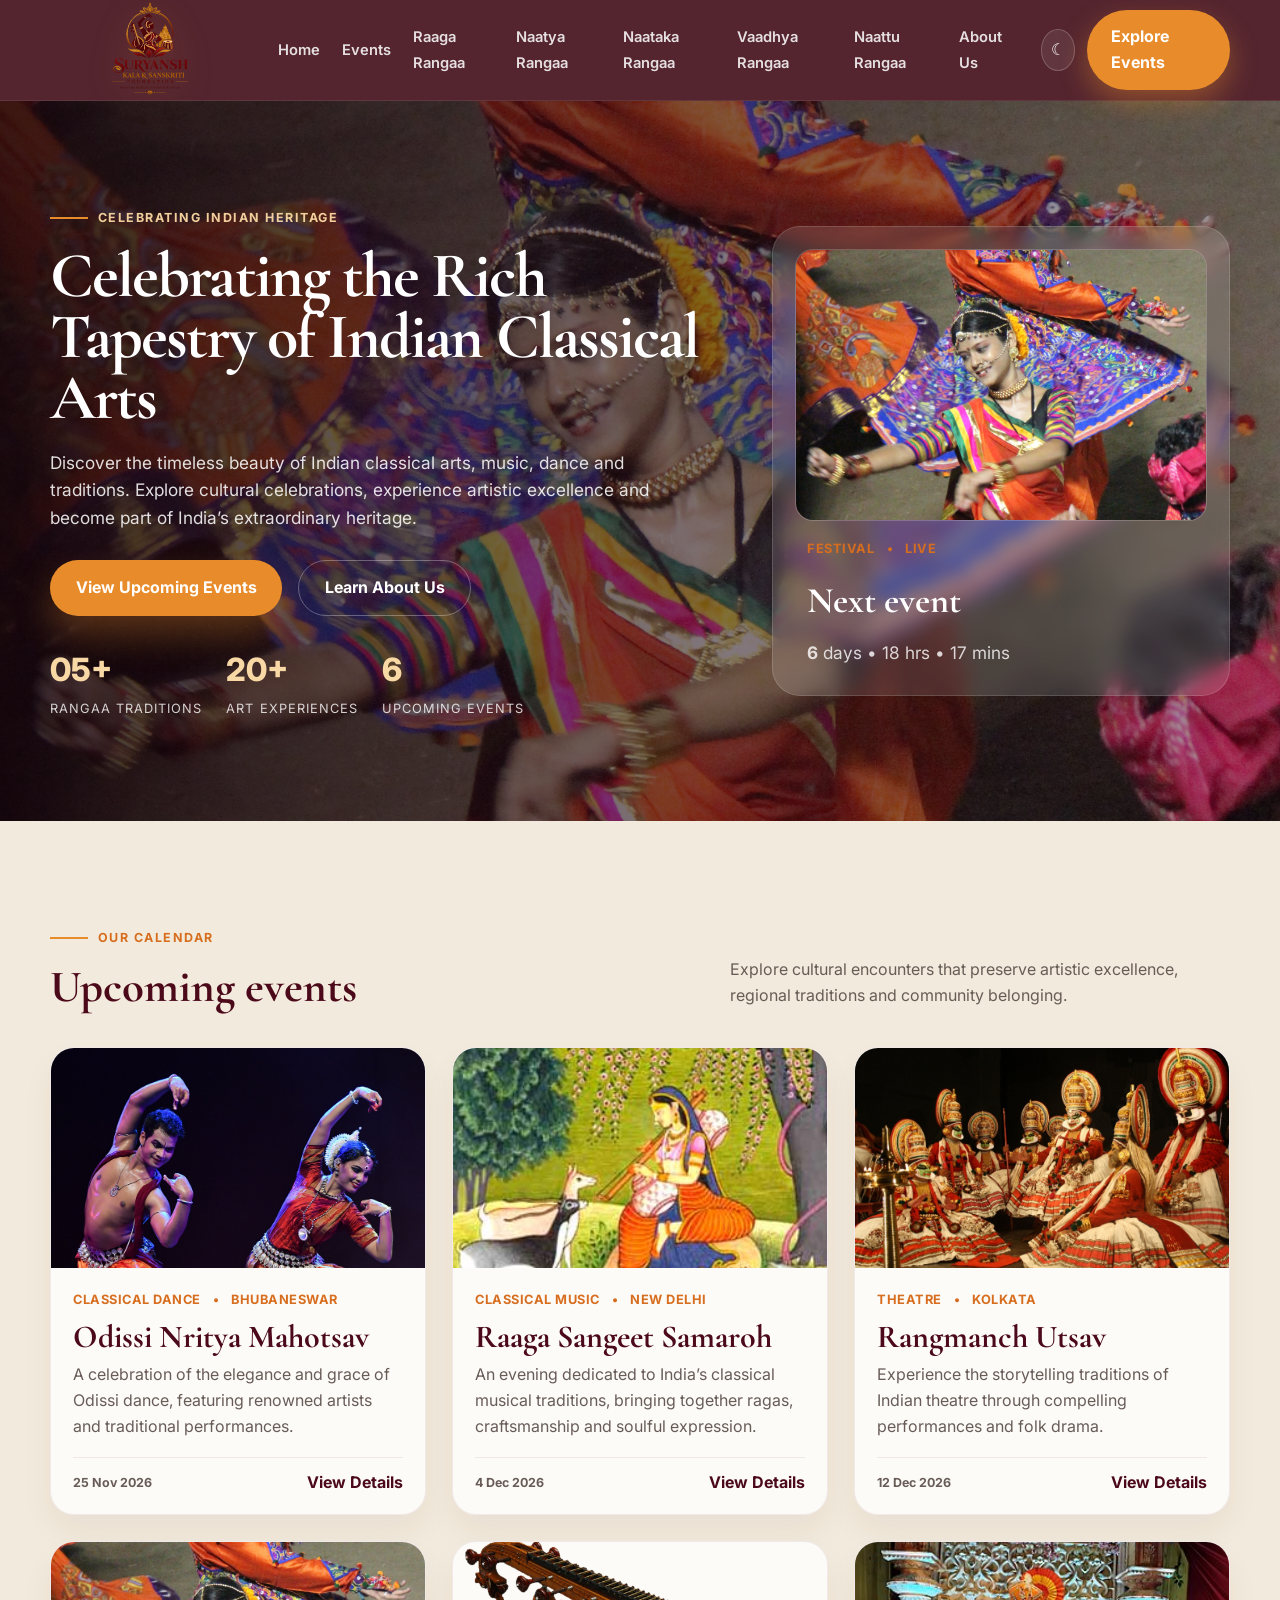
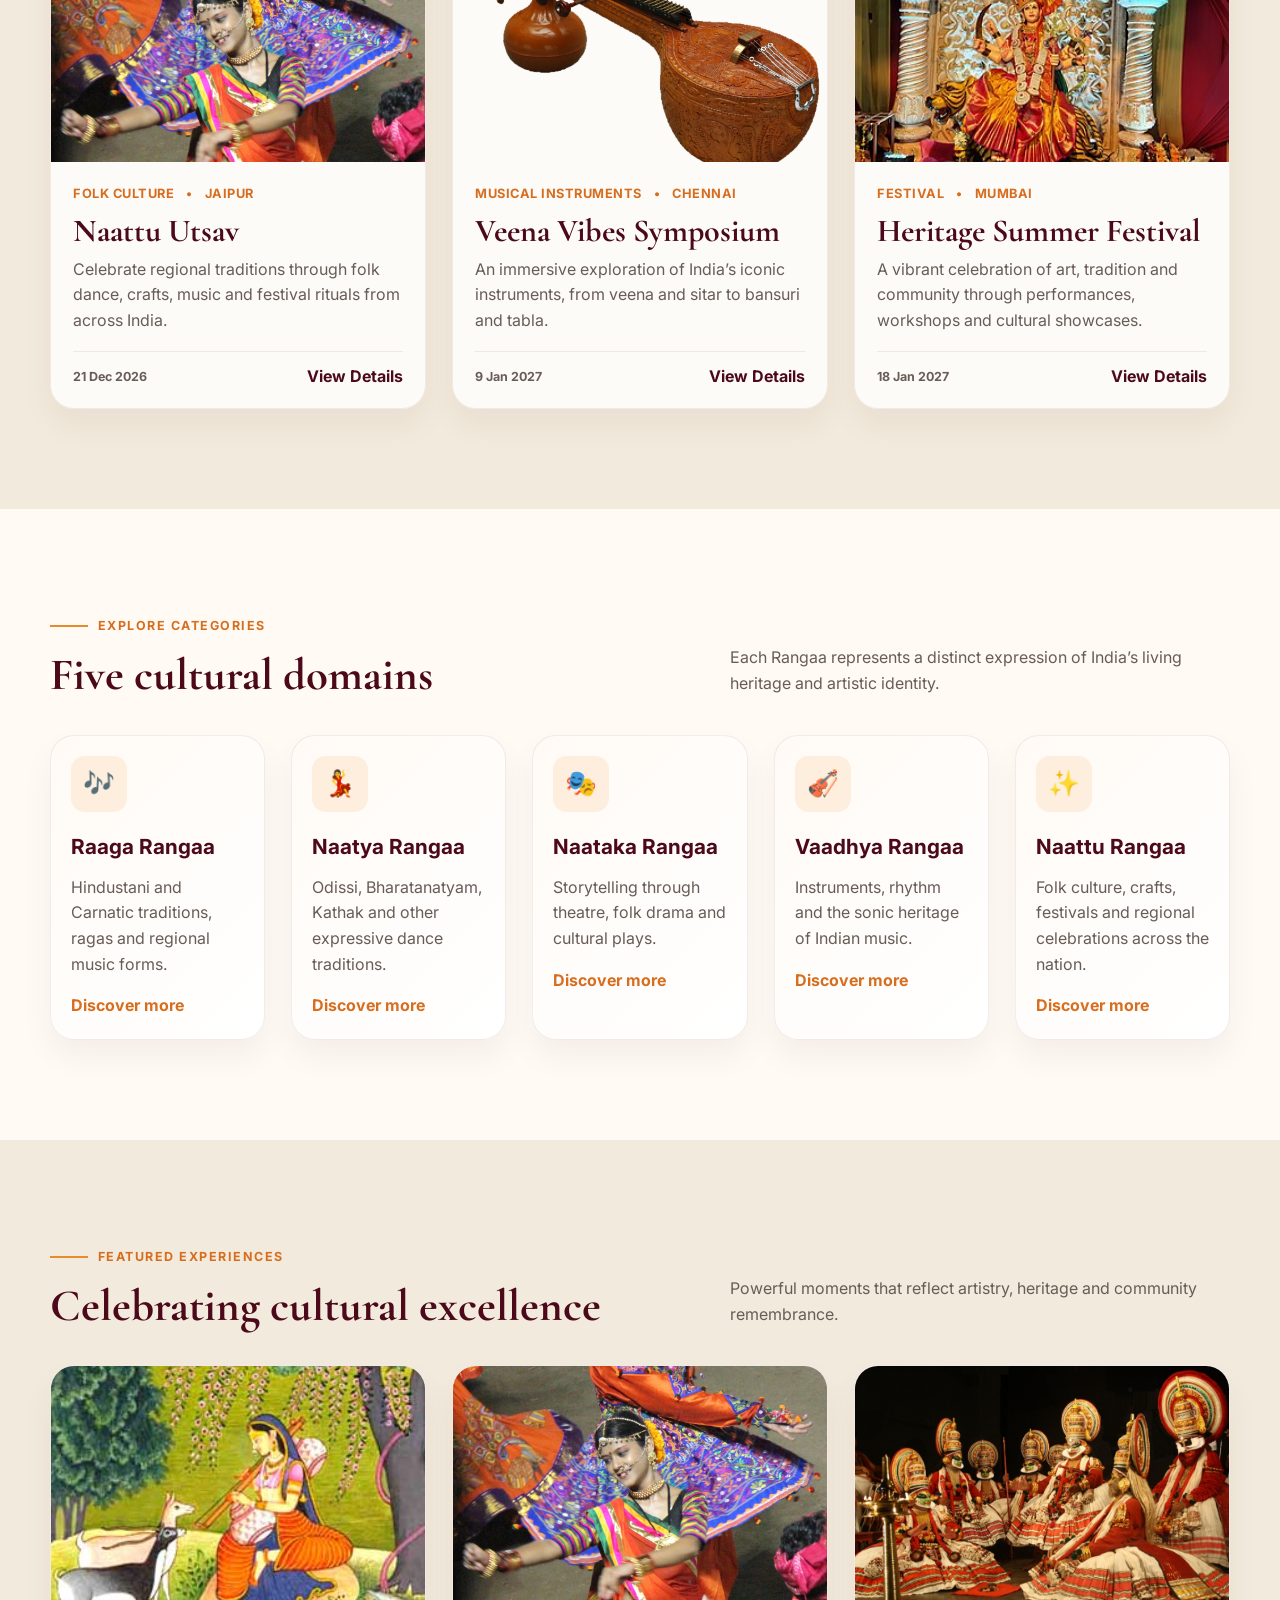
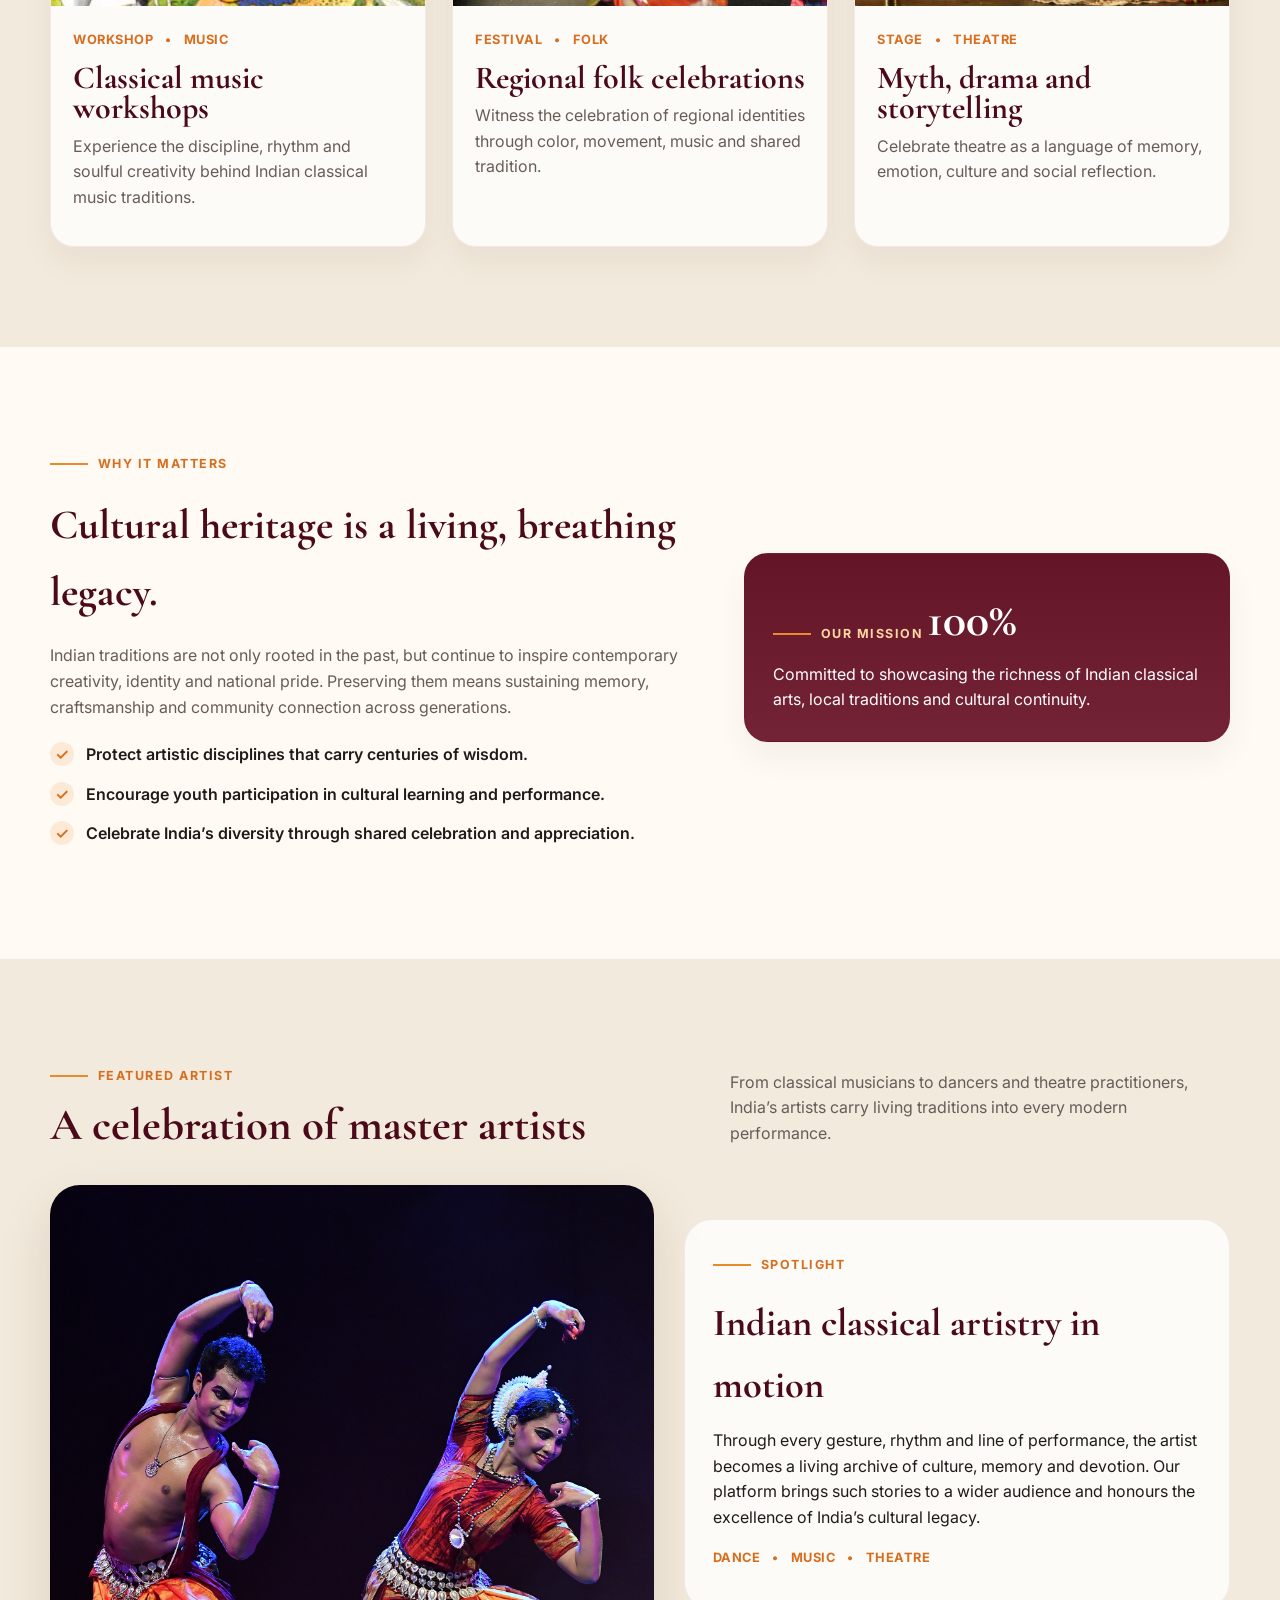
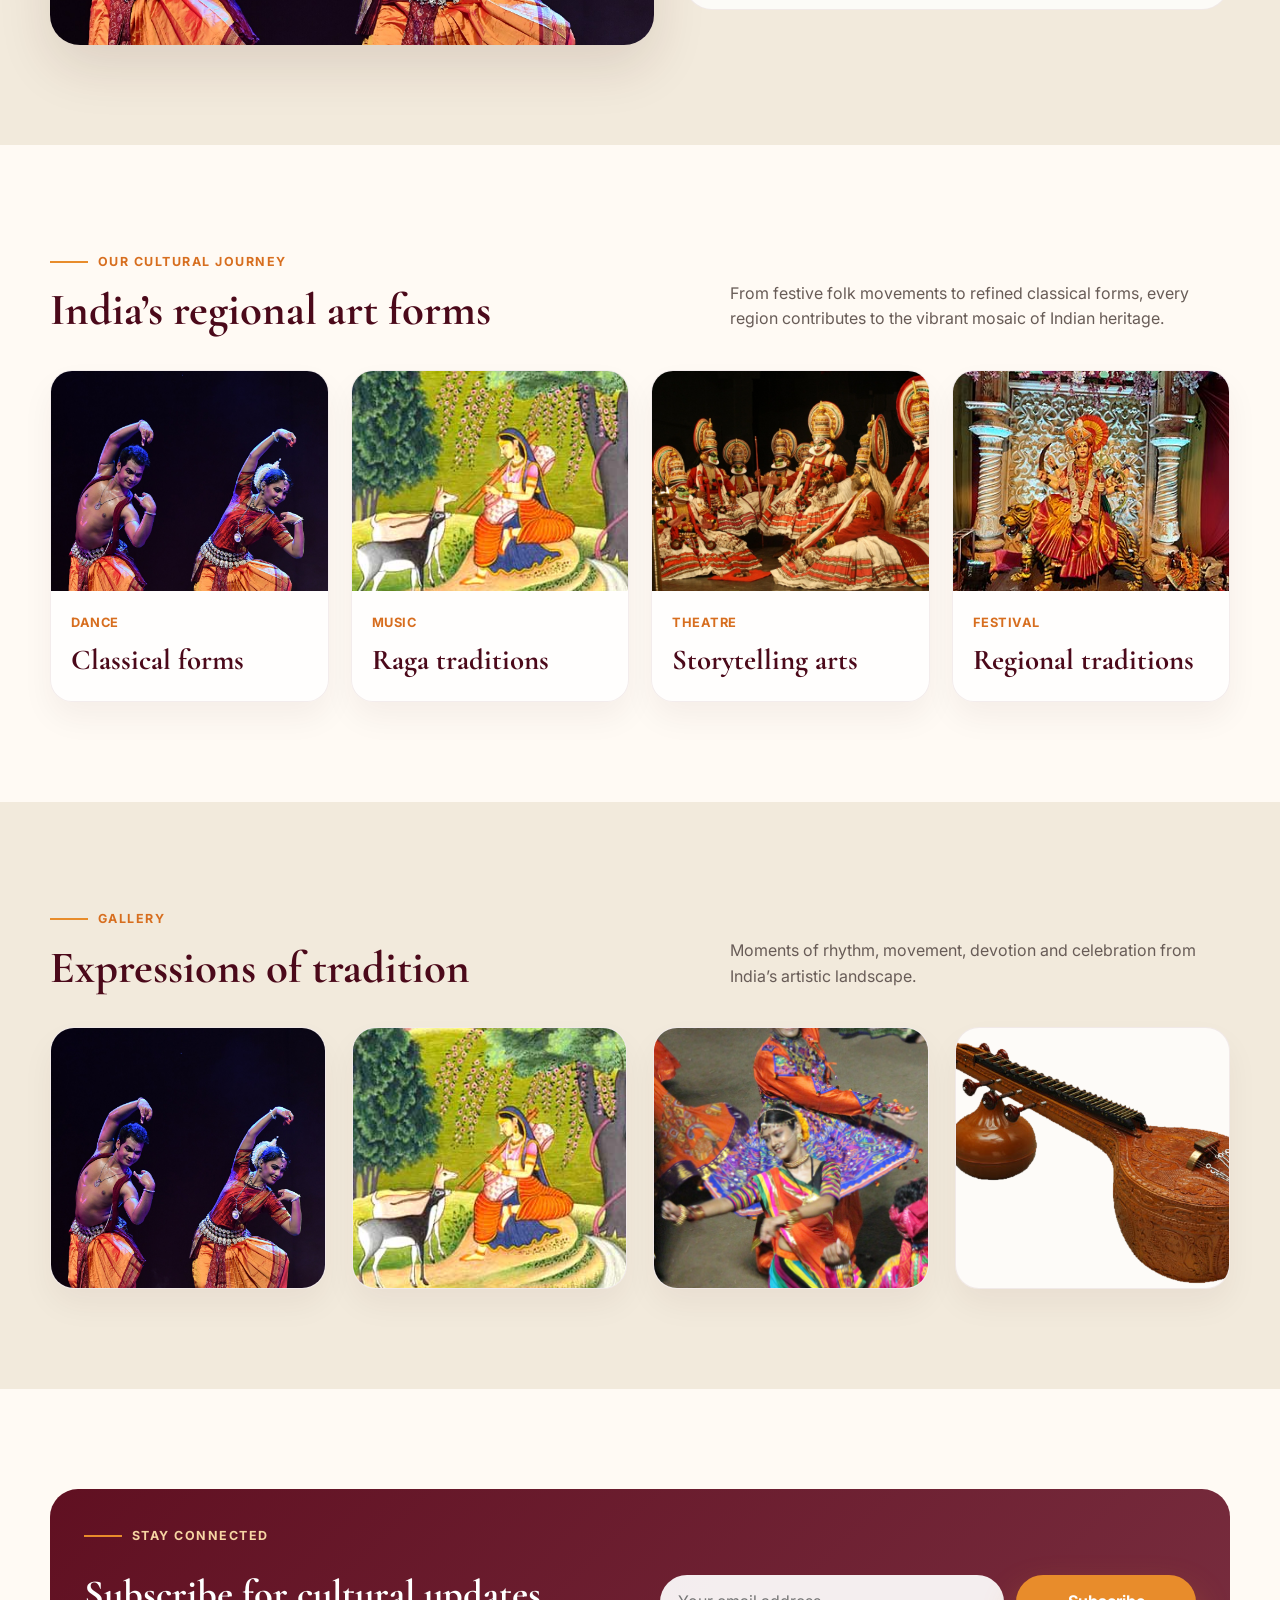
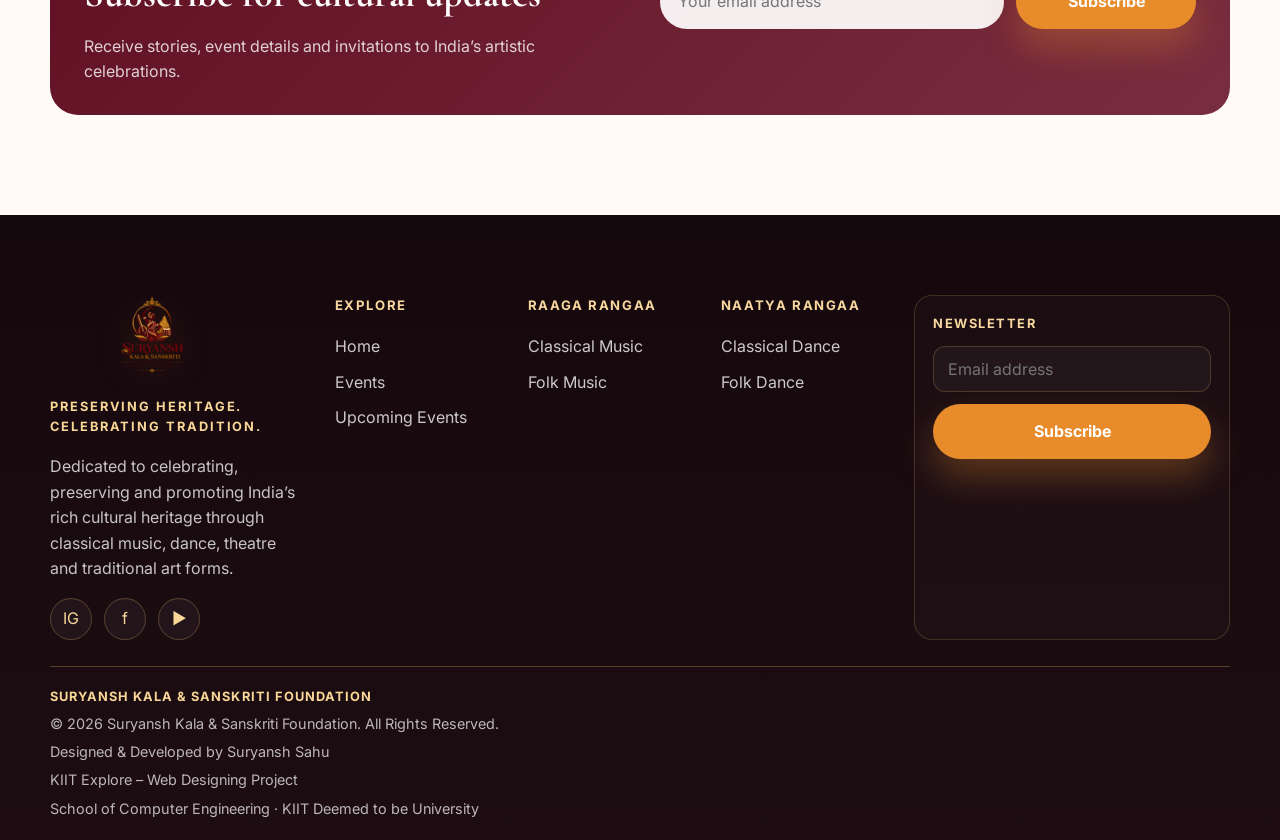
==== commit 431cd714: "Fix home cards, countdown, and mobile polish" ====
--- a/index.html
+++ b/index.html
@@ -79,7 +79,7 @@
                 <span>Live</span>
               </div>
               <h3>Next event</h3>
-              <p data-countdown>Loading countdown...</p>
+              <p data-countdown aria-live="polite">Counting down...</p>
             </div>
           </div>
         </div>
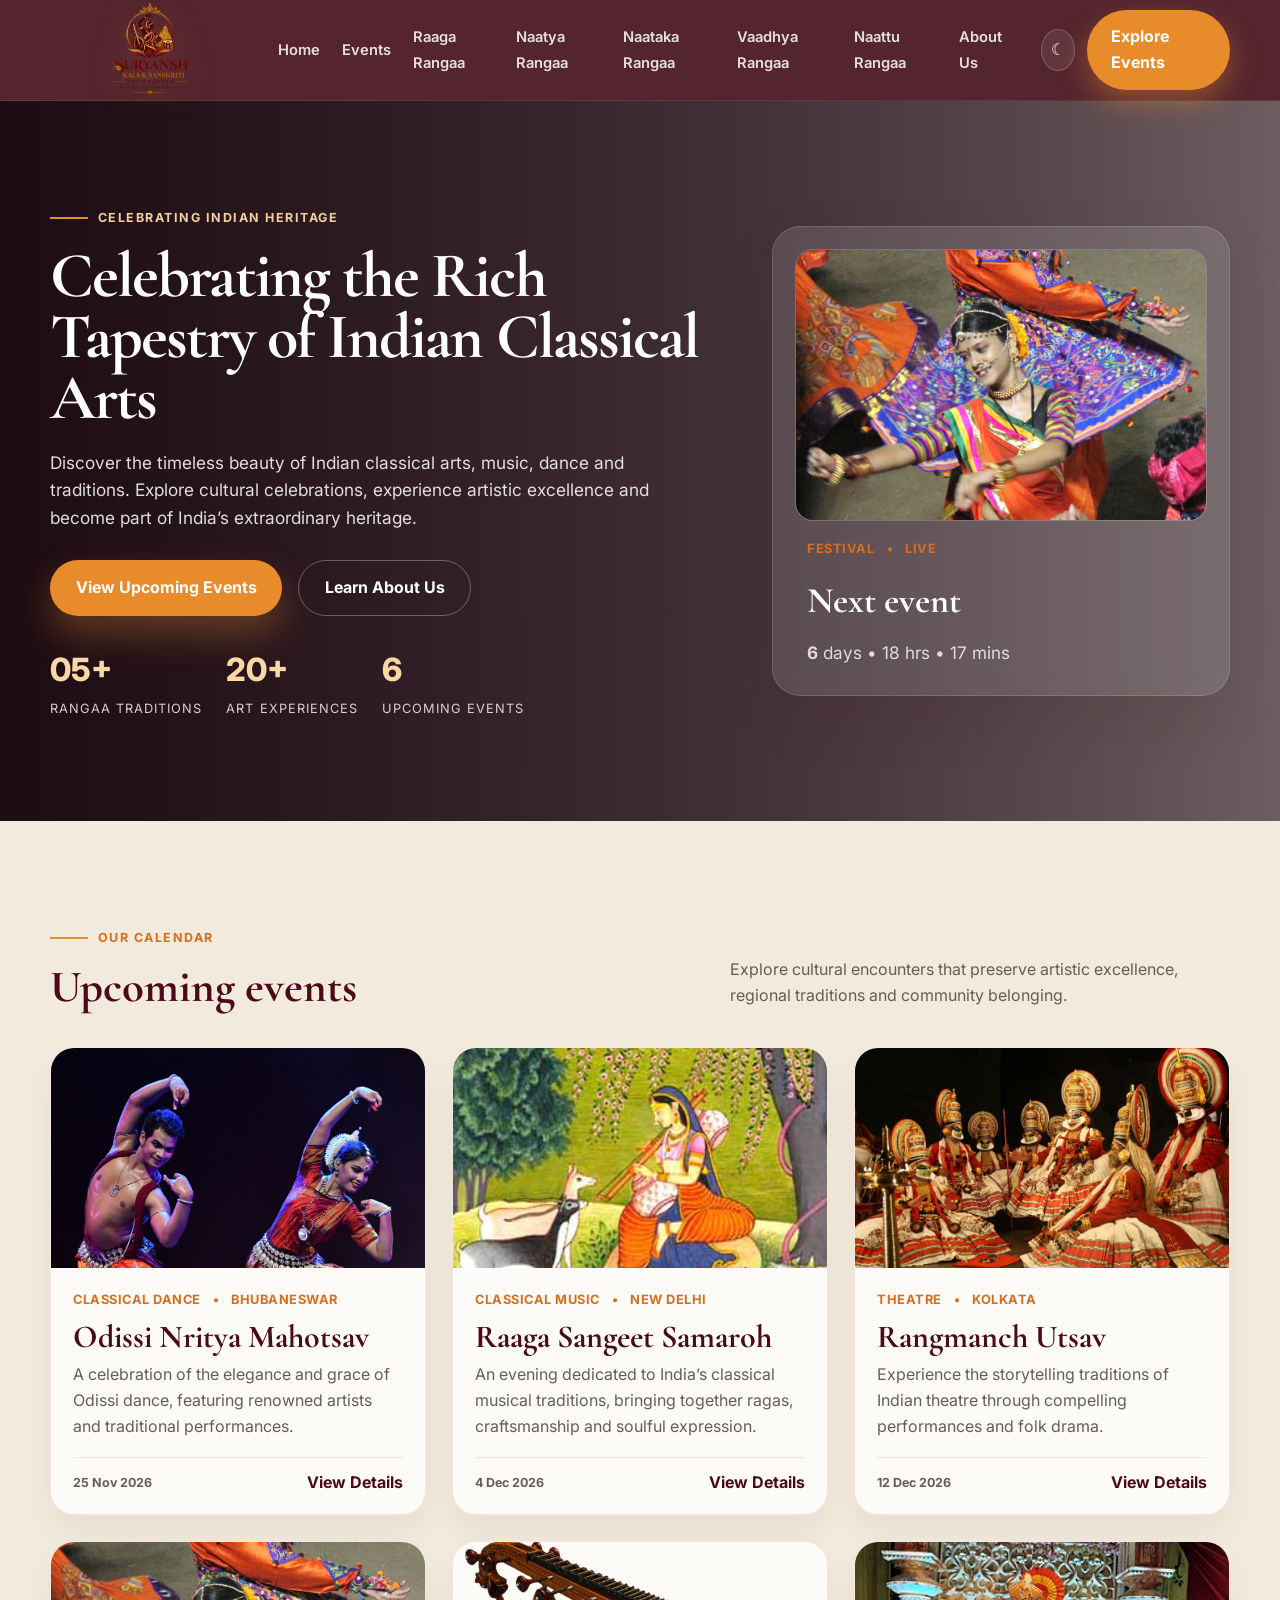
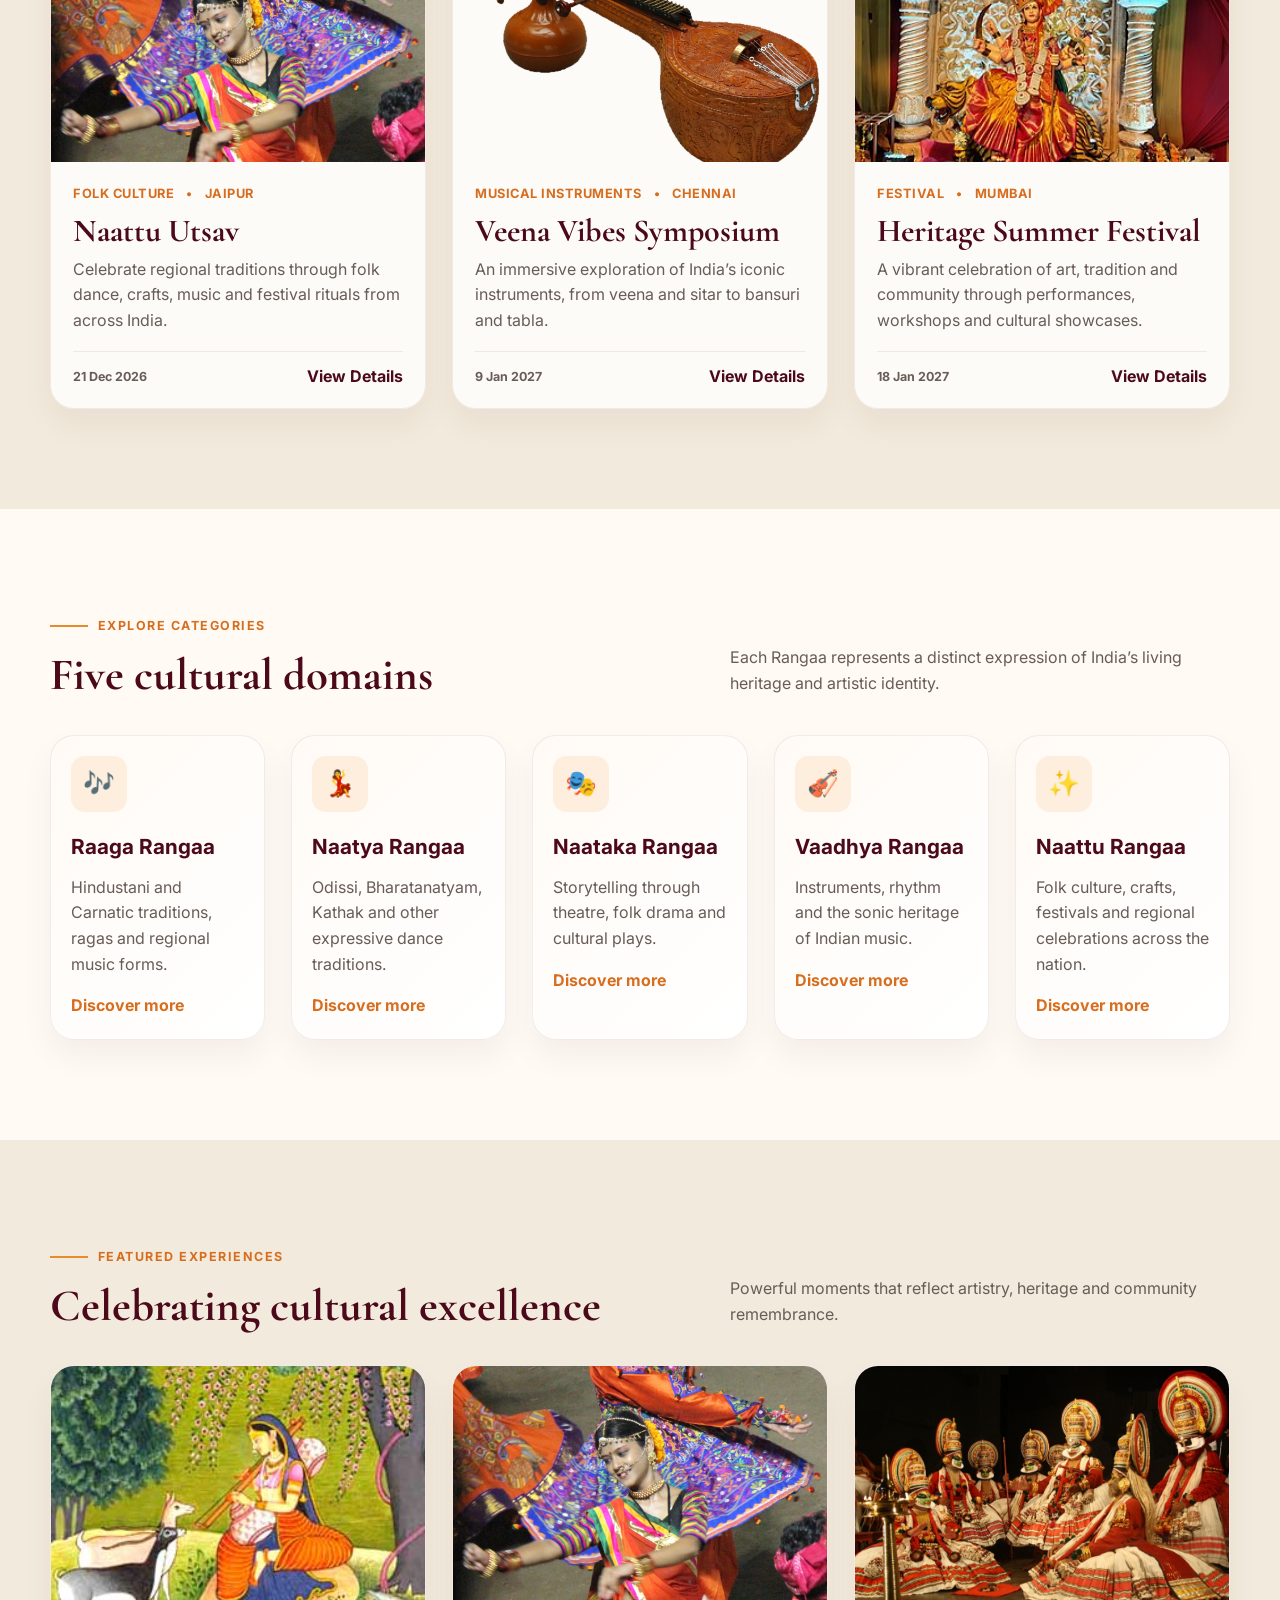
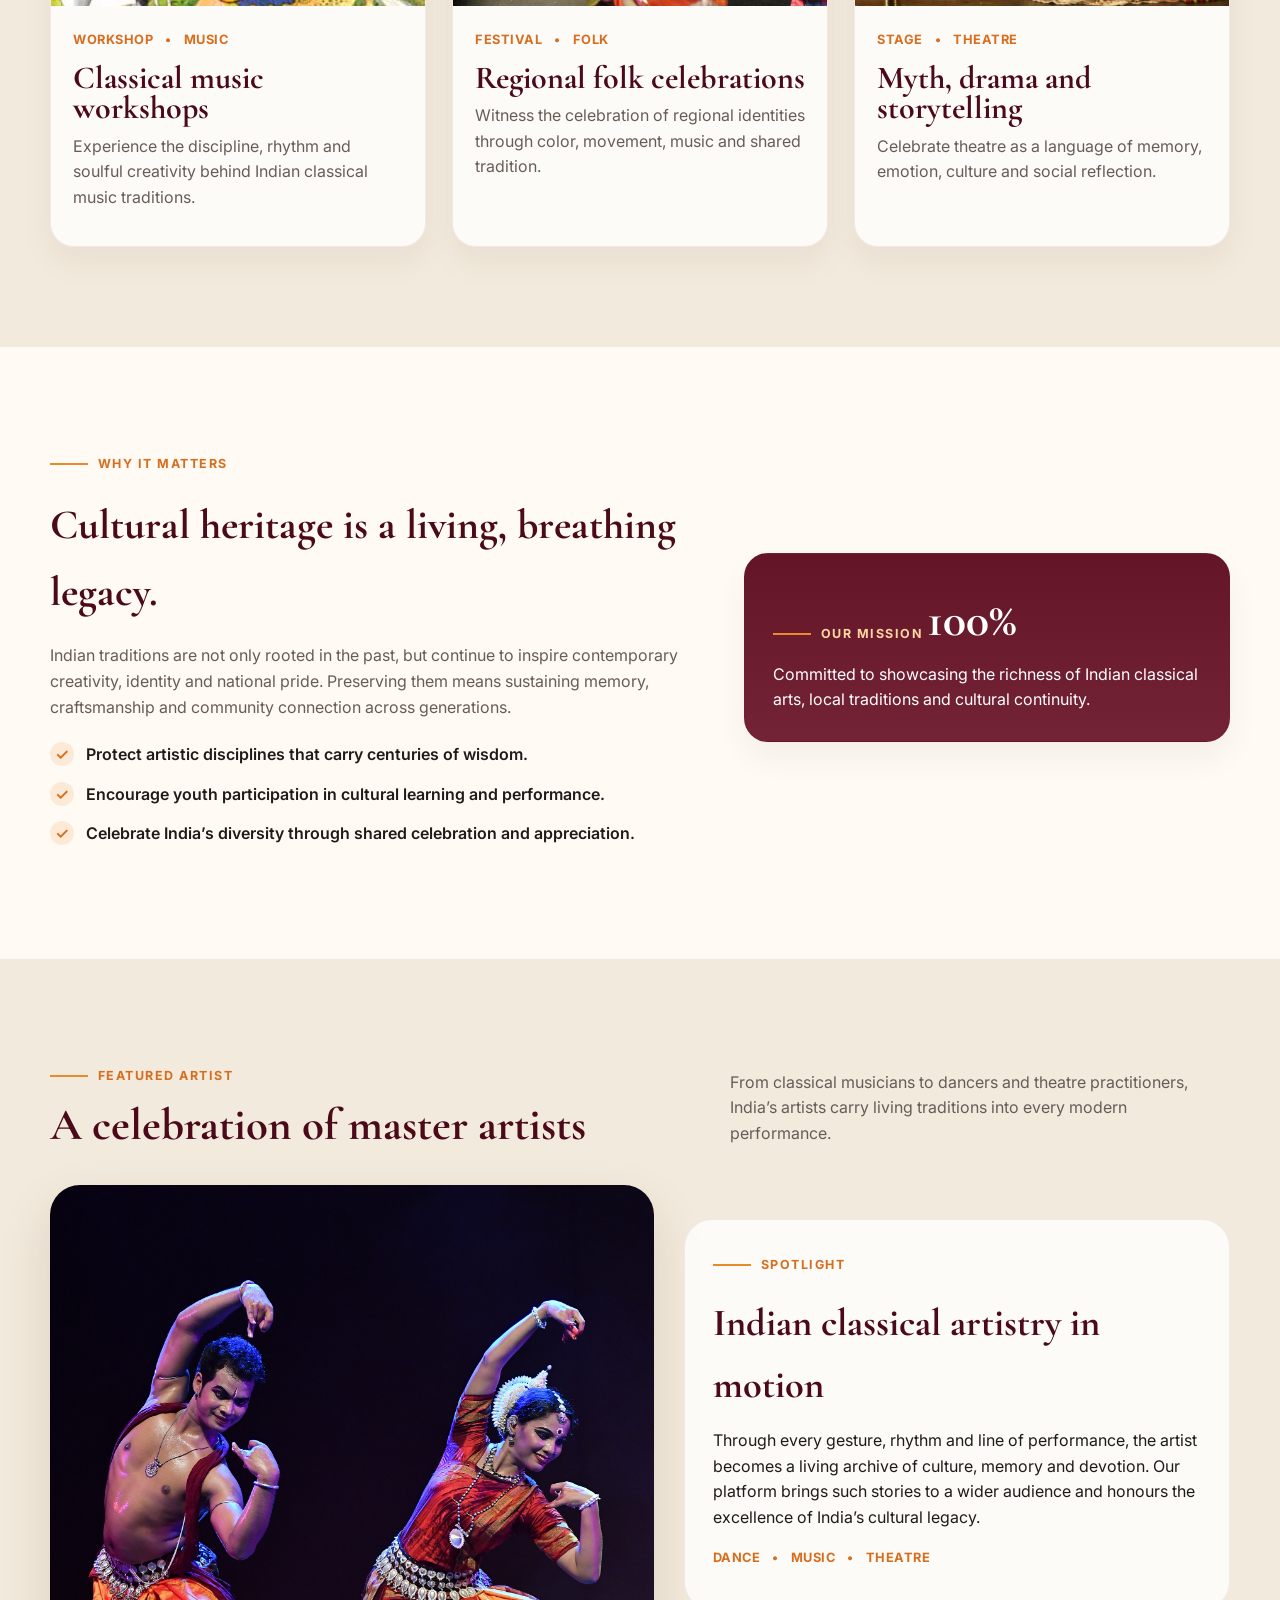
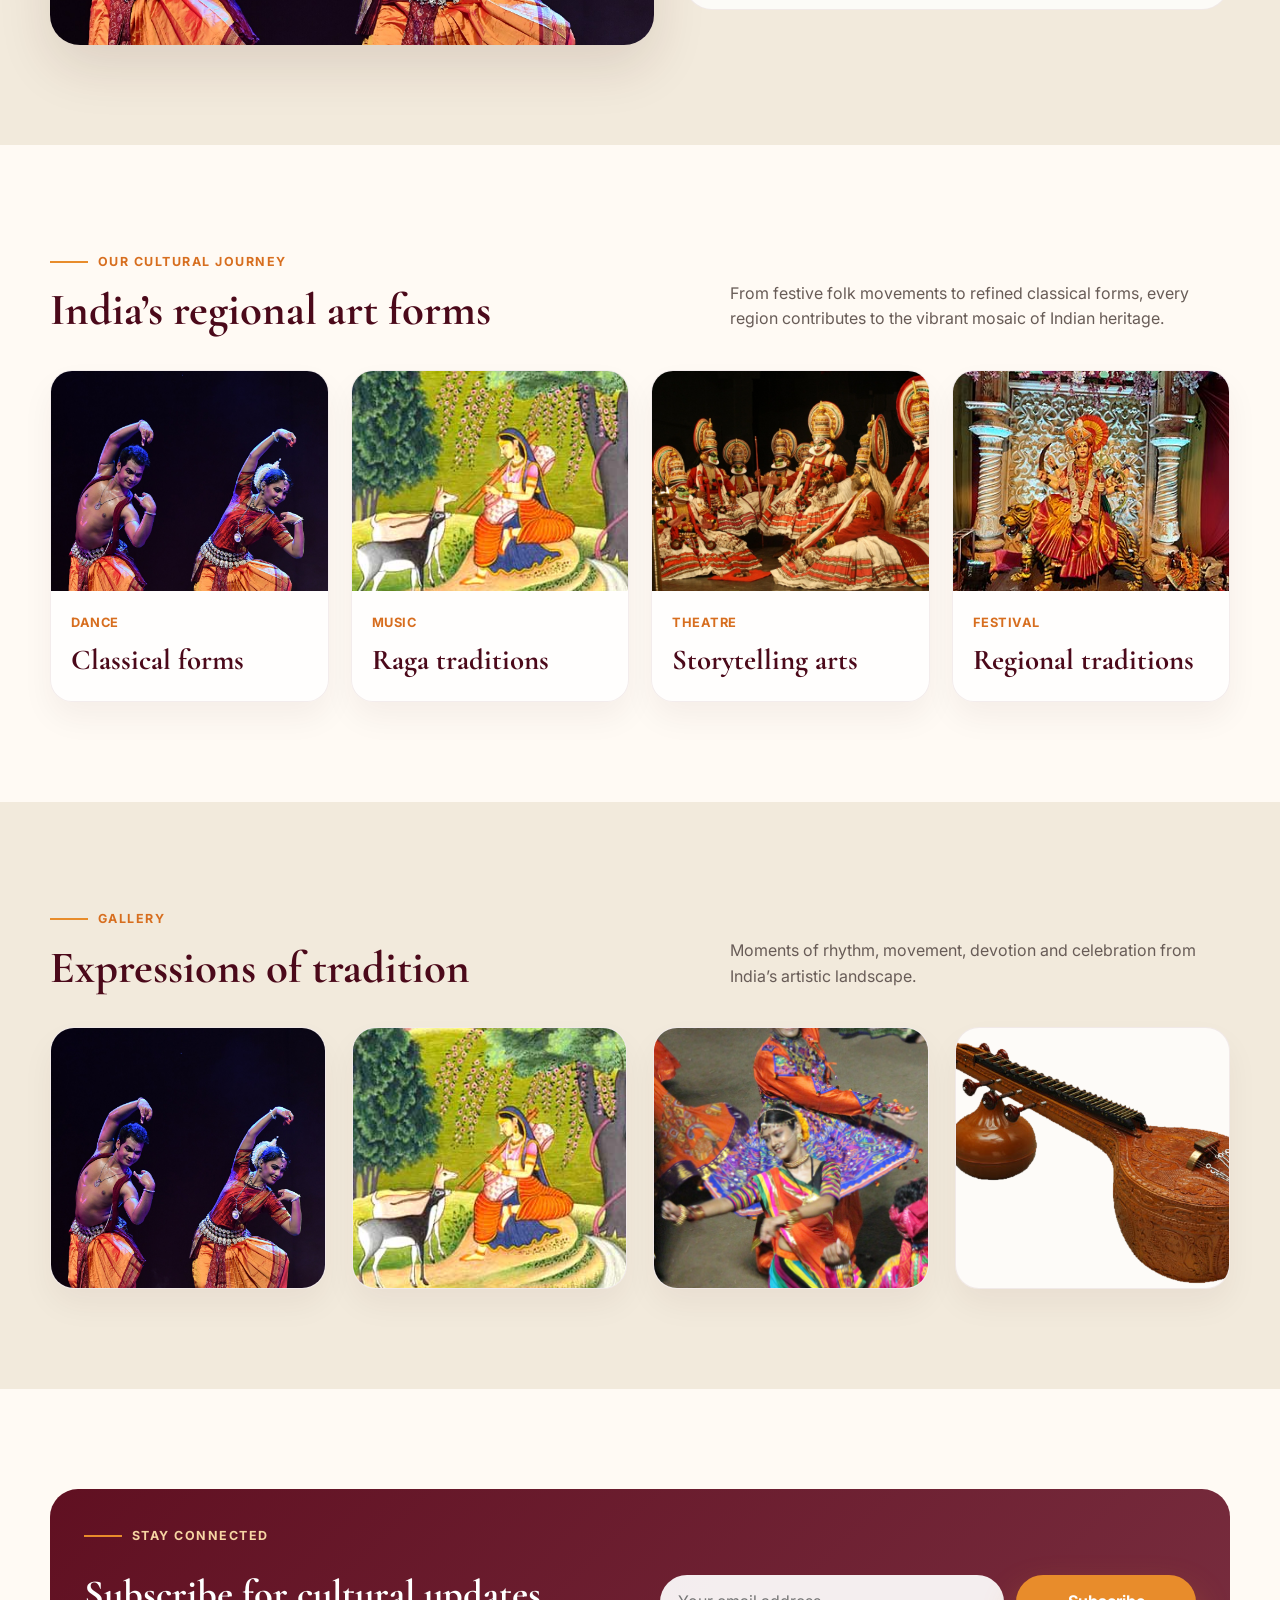
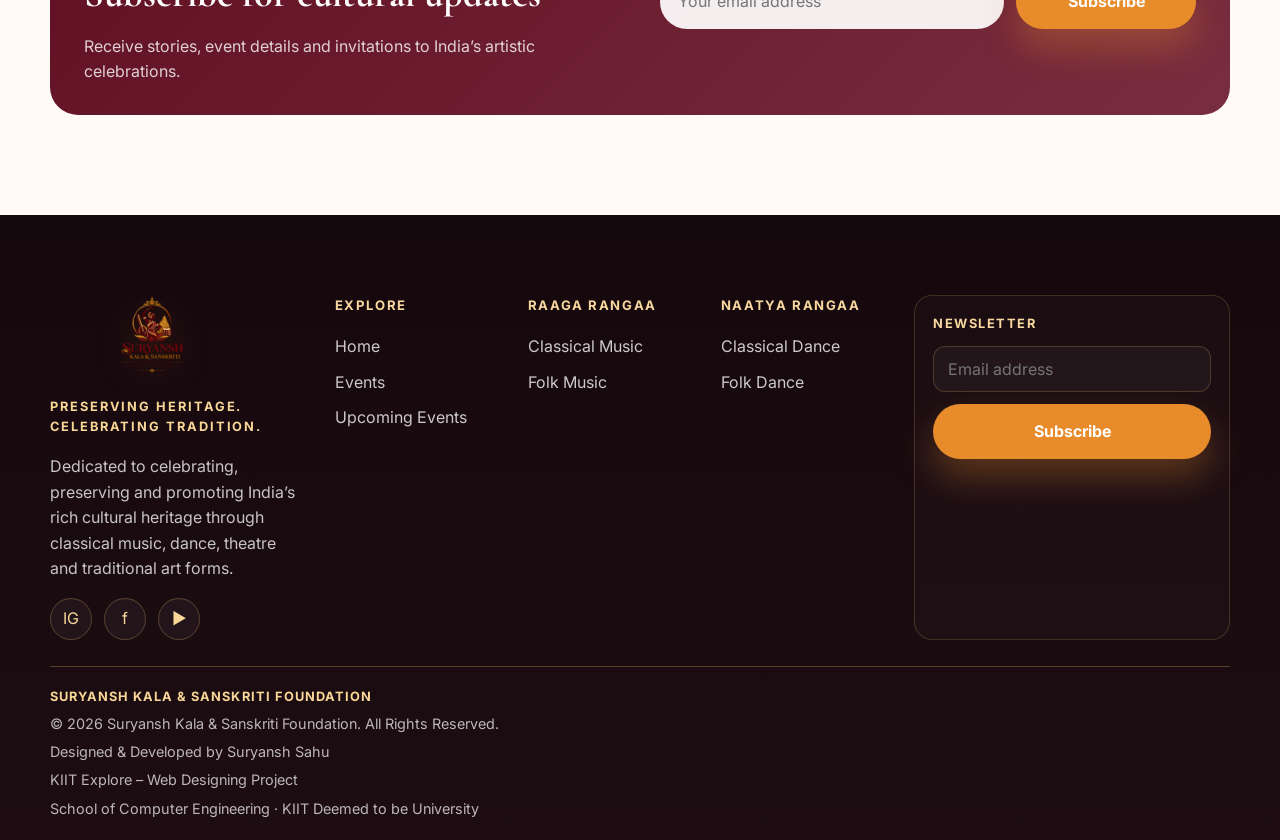
==== commit 06ab0fab: "Add hero background video" ====
--- a/index.html
+++ b/index.html
@@ -40,6 +40,15 @@
 
     <main>
       <section class="hero">
+        <iframe
+          class="hero-video"
+          src="https://www.youtube.com/embed/pL2mtjTagHI?autoplay=1&mute=1&loop=1&playlist=pL2mtjTagHI&controls=0&showinfo=0&rel=0"
+          title="Indian classical arts background video"
+          allow="autoplay; encrypted-media; picture-in-picture"
+          referrerpolicy="strict-origin-when-cross-origin"
+          allowfullscreen
+        ></iframe>
+
         <div class="container hero-inner">
           <div>
             <div class="eyebrow">Celebrating Indian heritage</div>
--- a/styles.css
+++ b/styles.css
@@ -170,13 +170,35 @@
   min-height: 720px;
   display: flex;
   align-items: center;
-  background-image: linear-gradient(90deg, rgba(22, 5, 12, 0.82) 0%, rgba(26, 6, 15, 0.66) 32%, rgba(26, 6, 15, 0.35) 100%), url("images/folk.jpg");
-  background-size: cover;
-  background-position: center;
   color: var(--white);
+  overflow: hidden;
+  background: linear-gradient(90deg, rgba(22, 5, 12, 0.82) 0%, rgba(26, 6, 15, 0.7) 36%, rgba(26, 6, 15, 0.42) 100%);
+}
+
+.hero::before {
+  content: "";
+  position: absolute;
+  inset: 0;
+  background: linear-gradient(90deg, rgba(22, 5, 12, 0.82) 0%, rgba(26, 6, 15, 0.66) 32%, rgba(26, 6, 15, 0.38) 100%);
+  z-index: 1;
+}
+
+.hero-video {
+  position: absolute;
+  inset: 0;
+  width: 100%;
+  height: 100%;
+  border: 0;
+  pointer-events: none;
+  opacity: 0.42;
+  filter: saturate(1.2) contrast(1.06) brightness(0.45);
+  transform: scale(1.12);
+  z-index: 0;
 }
 
 .hero-inner {
+  position: relative;
+  z-index: 2;
   display: grid;
   grid-template-columns: 1.2fr 0.8fr;
   align-items: center;
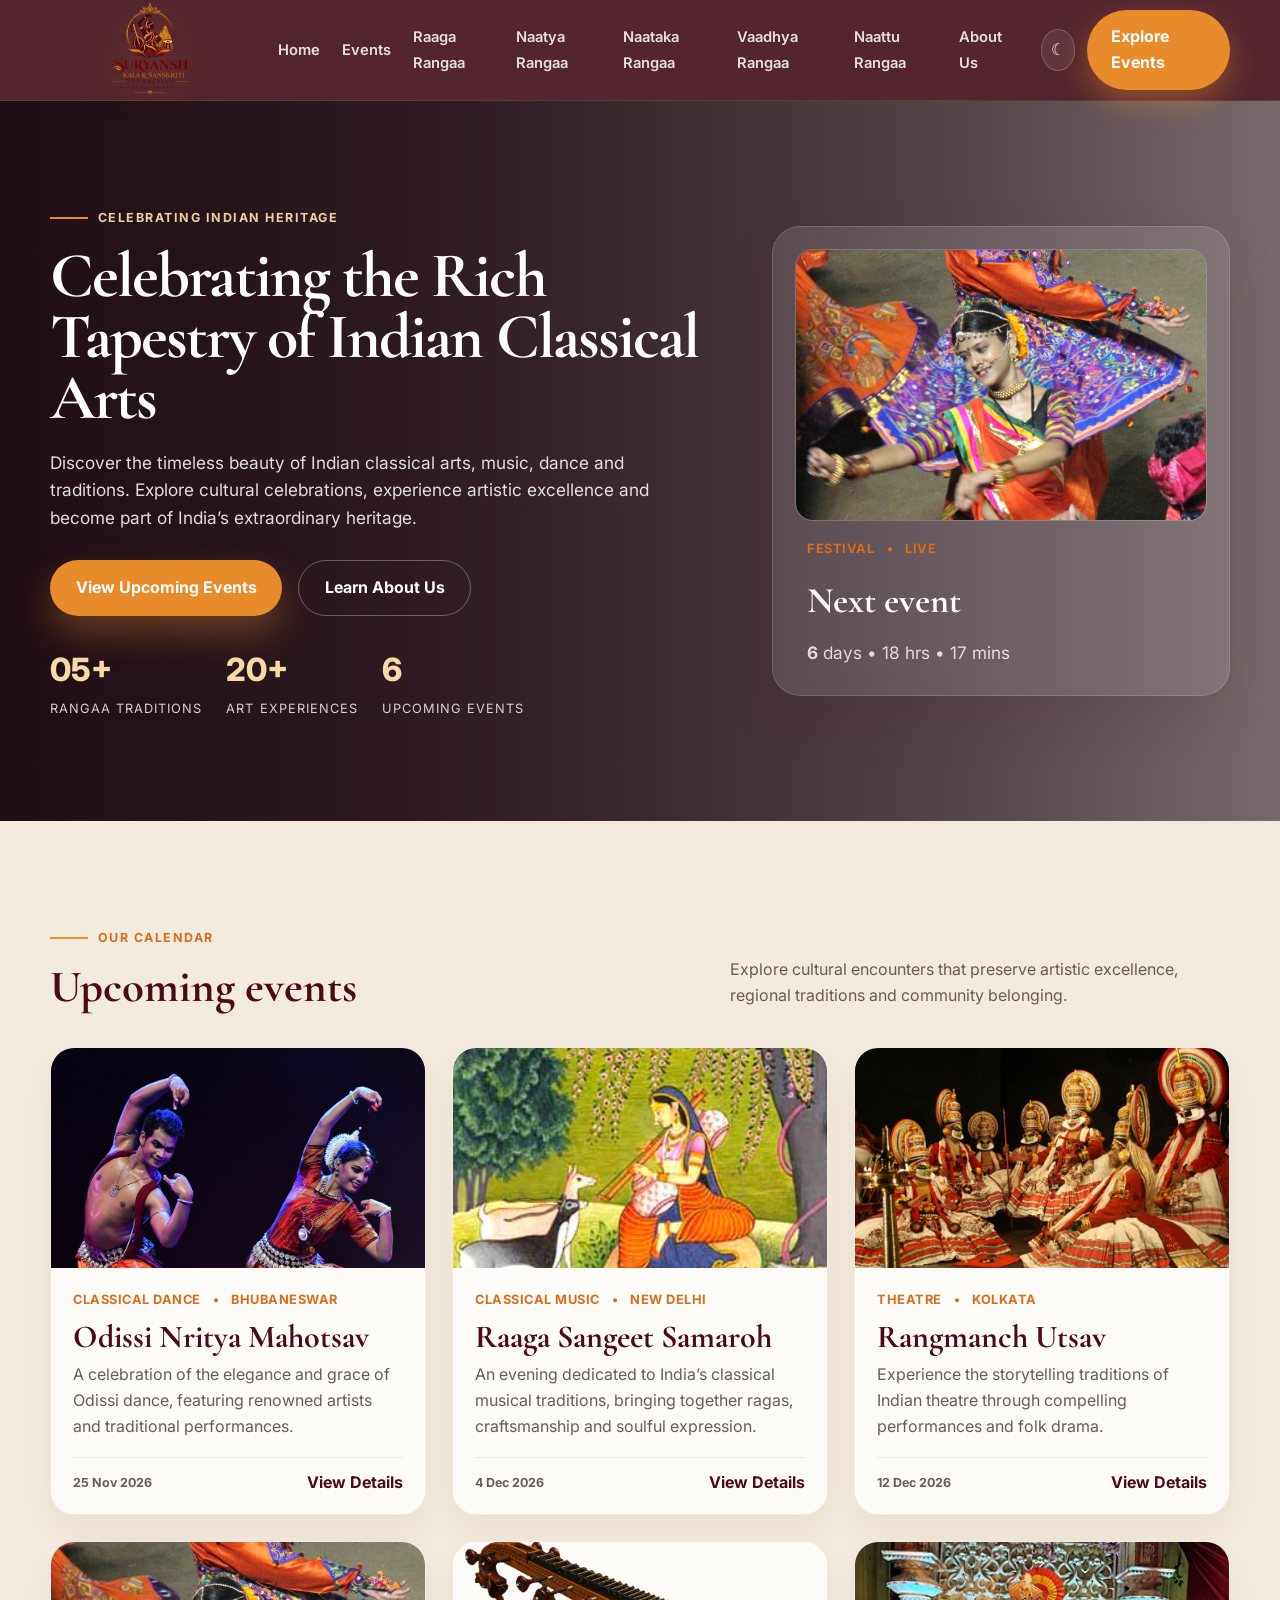
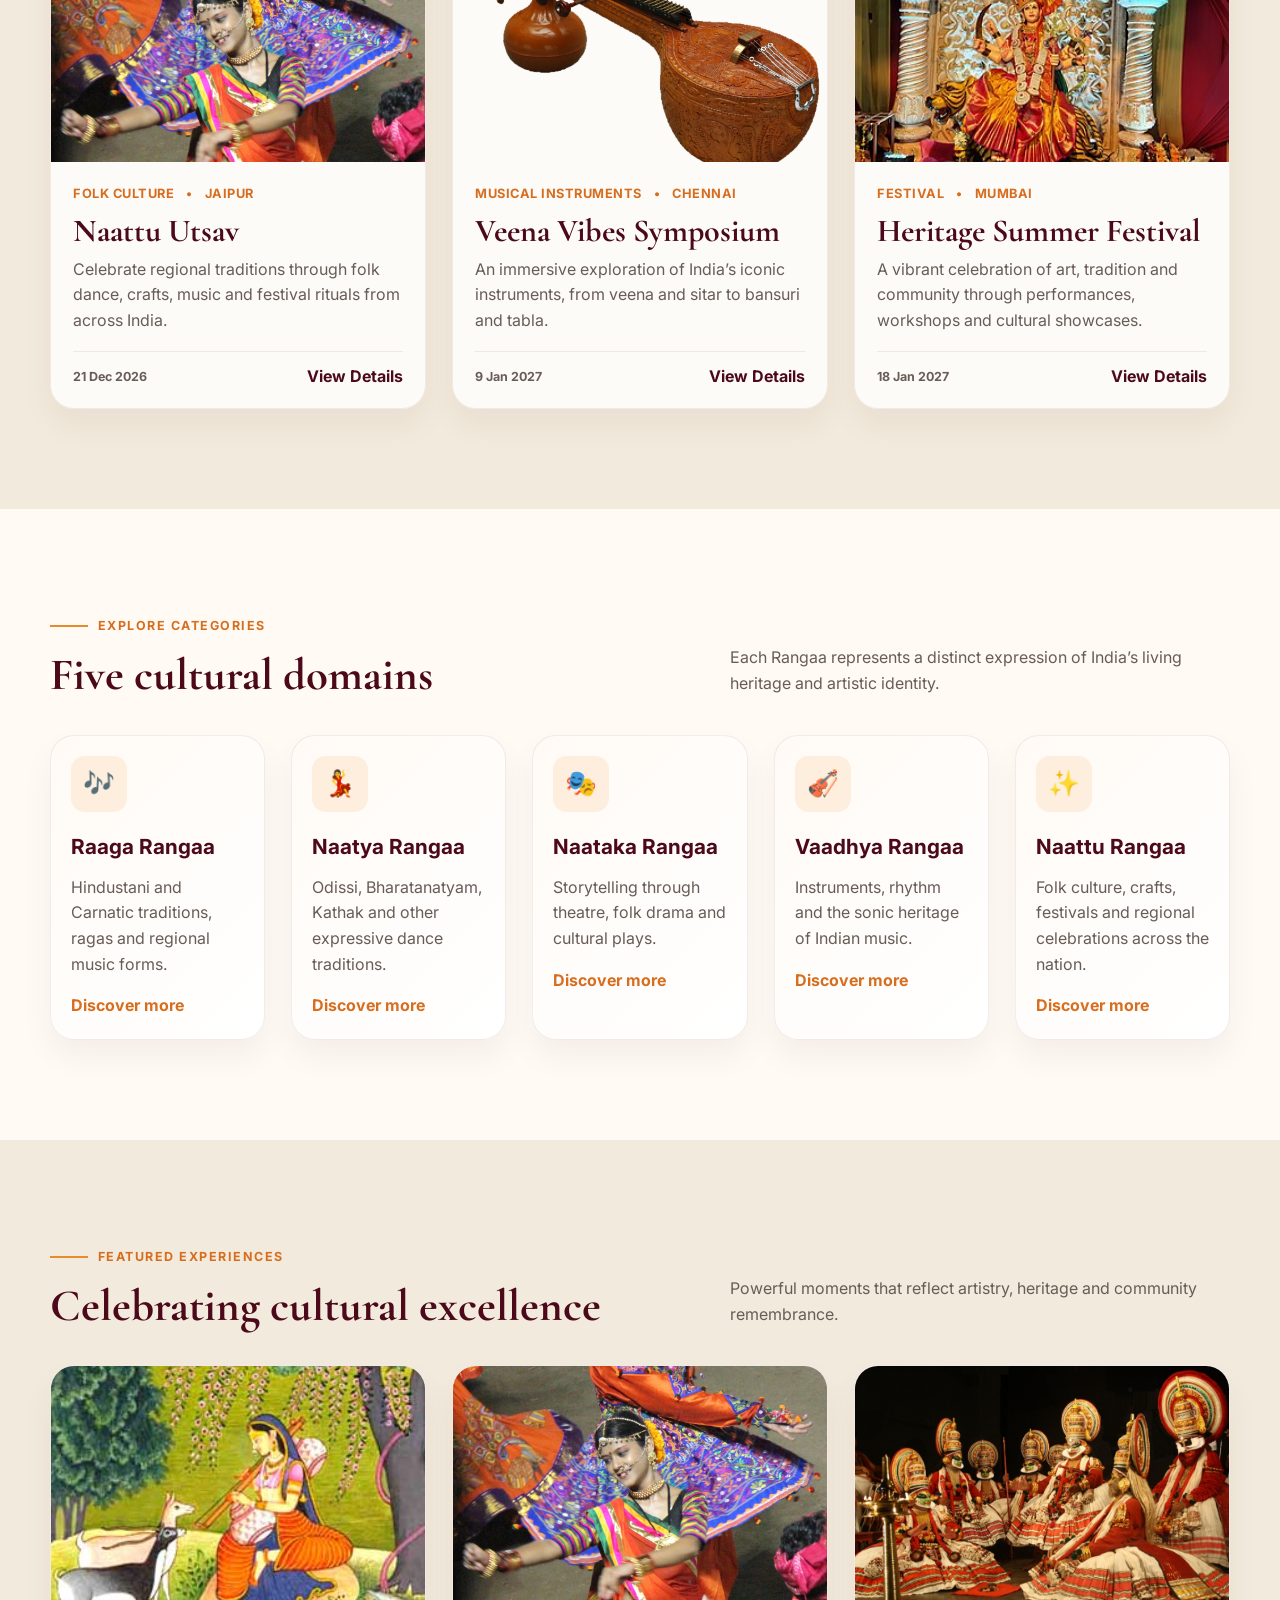
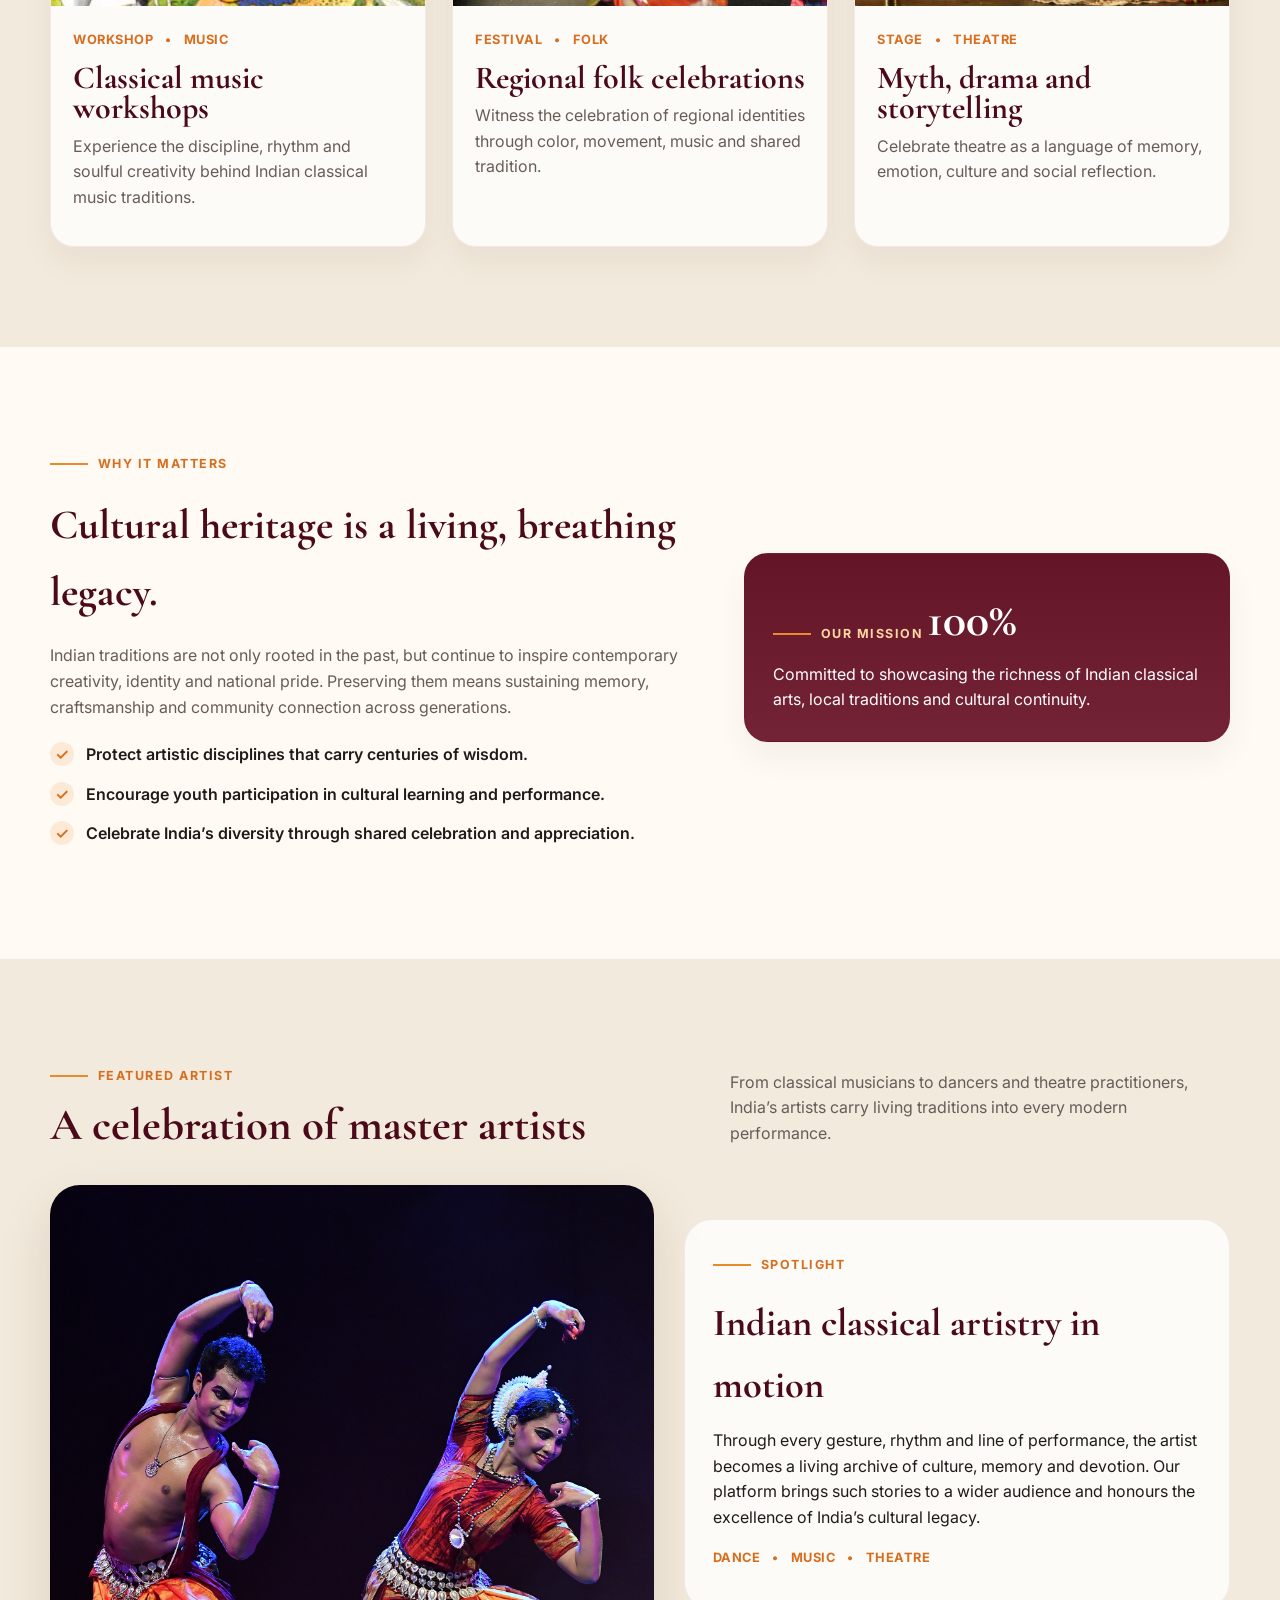
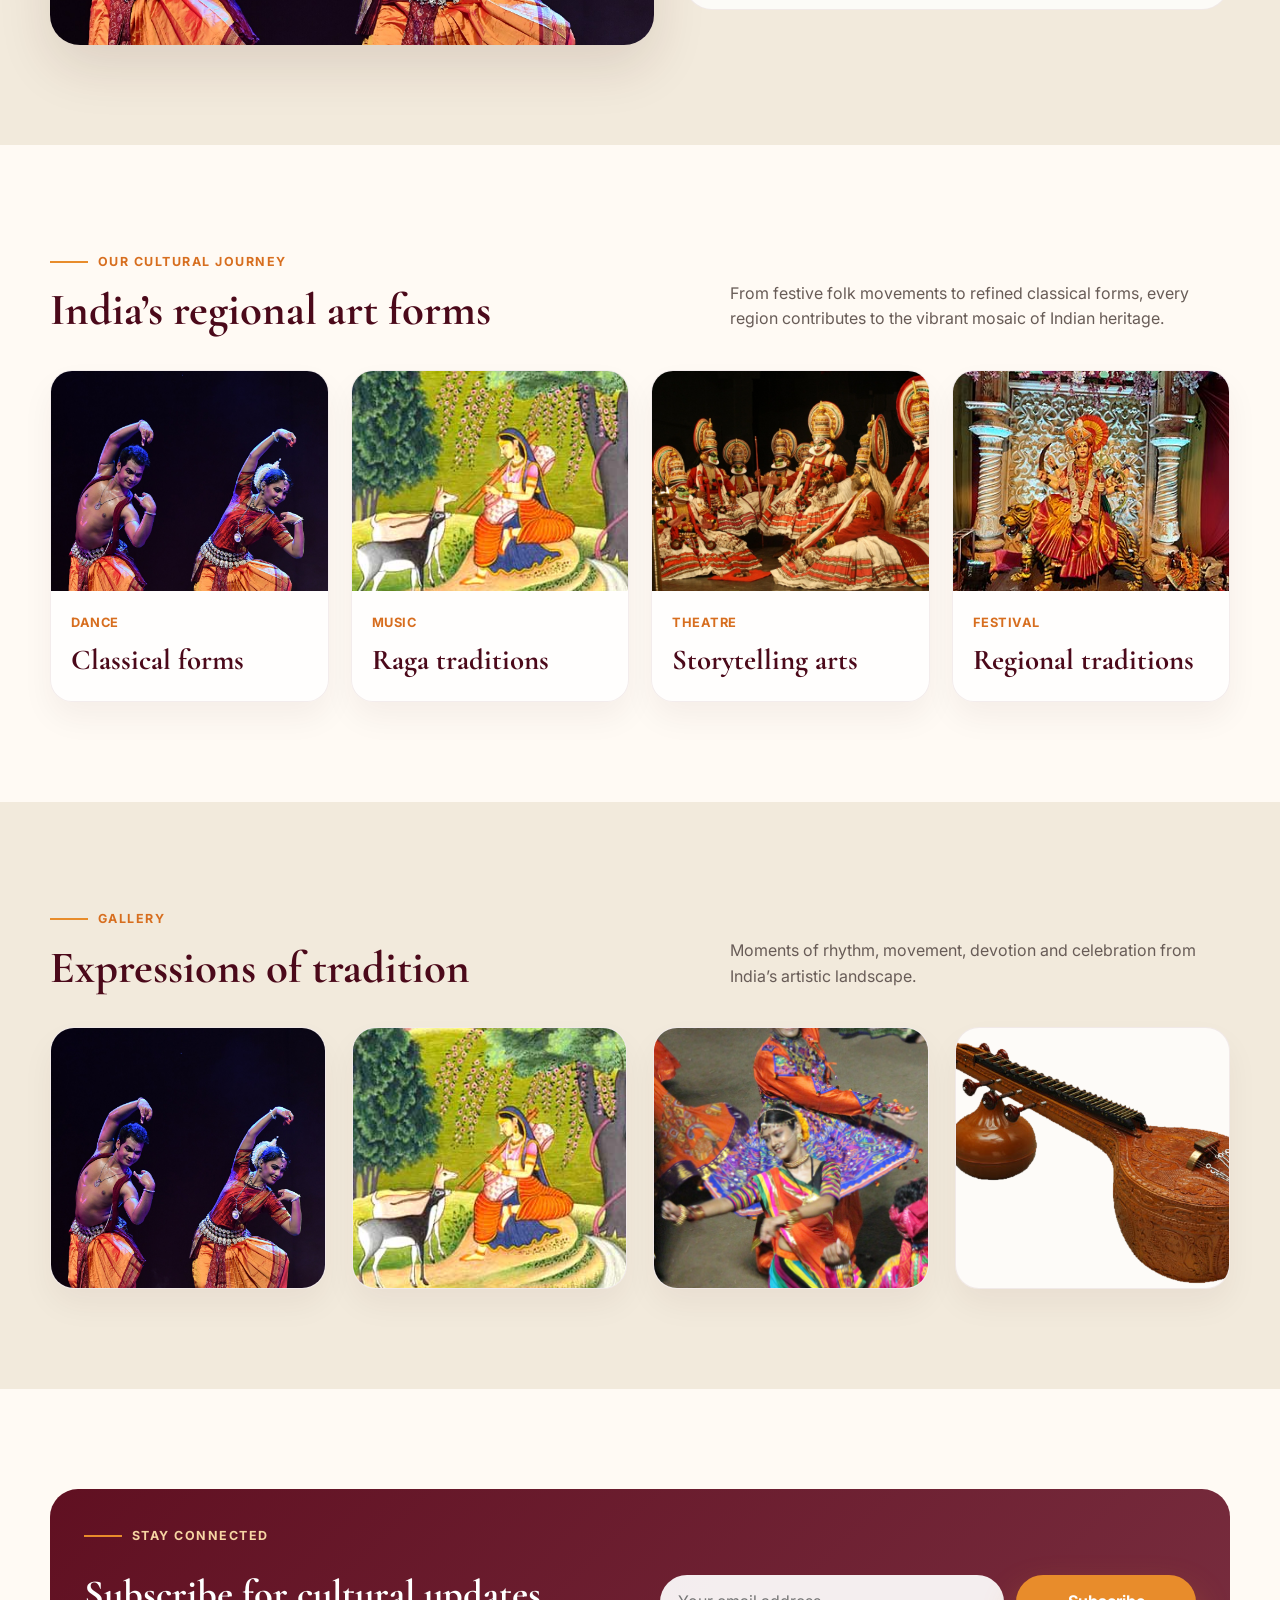
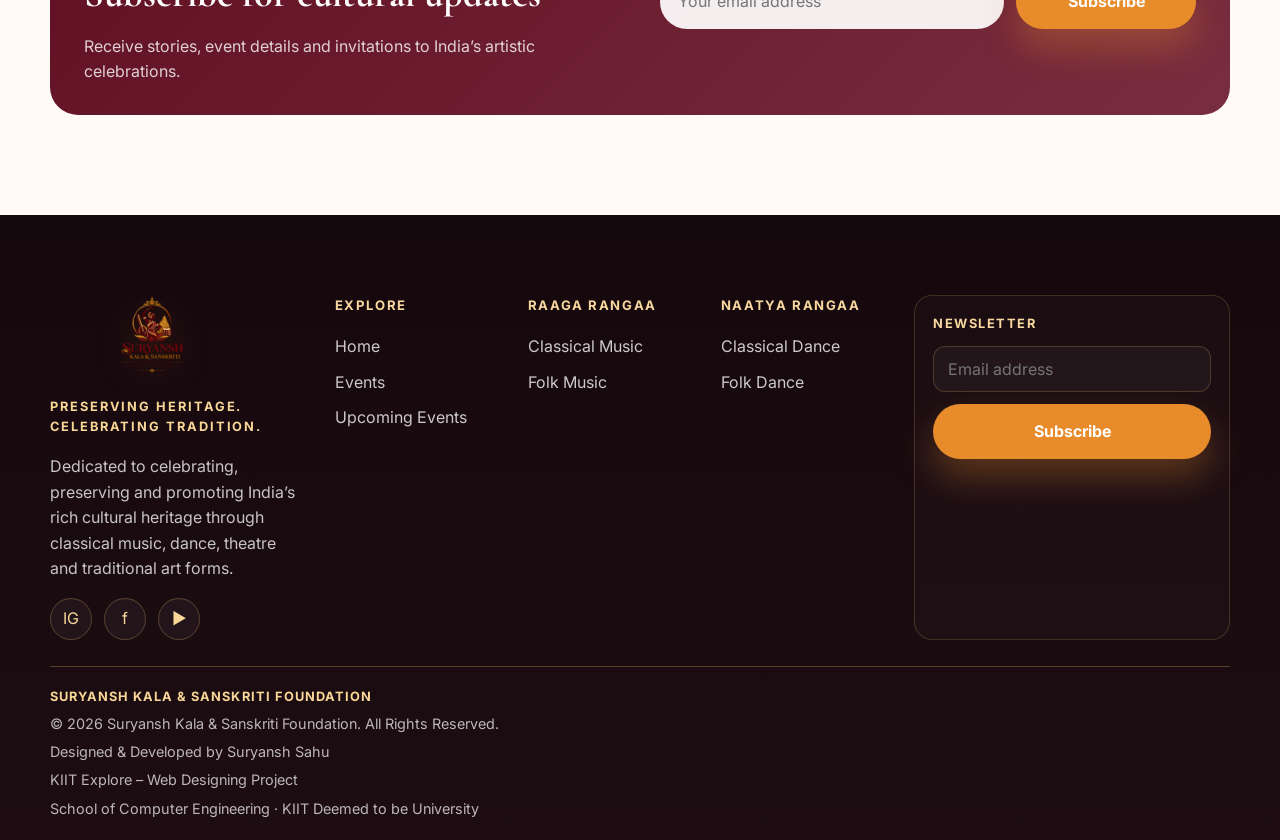
==== commit 84675929: "Improve hero background clarity" ====
--- a/index.html
+++ b/index.html
@@ -40,15 +40,6 @@
 
     <main>
       <section class="hero">
-        <iframe
-          class="hero-video"
-          src="https://www.youtube.com/embed/pL2mtjTagHI?autoplay=1&mute=1&loop=1&playlist=pL2mtjTagHI&controls=0&showinfo=0&rel=0"
-          title="Indian classical arts background video"
-          allow="autoplay; encrypted-media; picture-in-picture"
-          referrerpolicy="strict-origin-when-cross-origin"
-          allowfullscreen
-        ></iframe>
-
         <div class="container hero-inner">
           <div>
             <div class="eyebrow">Celebrating Indian heritage</div>
--- a/styles.css
+++ b/styles.css
@@ -172,28 +172,18 @@
   align-items: center;
   color: var(--white);
   overflow: hidden;
-  background: linear-gradient(90deg, rgba(22, 5, 12, 0.82) 0%, rgba(26, 6, 15, 0.7) 36%, rgba(26, 6, 15, 0.42) 100%);
+  background-image: linear-gradient(90deg, rgba(22, 5, 12, 0.8) 0%, rgba(26, 6, 15, 0.72) 32%, rgba(26, 6, 15, 0.38) 100%), url("https://img.youtube.com/vi/pL2mtjTagHI/maxresdefault.jpg");
+  background-size: cover;
+  background-position: center center;
+  background-repeat: no-repeat;
 }
 
 .hero::before {
   content: "";
   position: absolute;
   inset: 0;
-  background: linear-gradient(90deg, rgba(22, 5, 12, 0.82) 0%, rgba(26, 6, 15, 0.66) 32%, rgba(26, 6, 15, 0.38) 100%);
+  background: linear-gradient(90deg, rgba(22, 5, 12, 0.8) 0%, rgba(26, 6, 15, 0.7) 32%, rgba(26, 6, 15, 0.34) 100%);
   z-index: 1;
-}
-
-.hero-video {
-  position: absolute;
-  inset: 0;
-  width: 100%;
-  height: 100%;
-  border: 0;
-  pointer-events: none;
-  opacity: 0.42;
-  filter: saturate(1.2) contrast(1.06) brightness(0.45);
-  transform: scale(1.12);
-  z-index: 0;
 }
 
 .hero-inner {
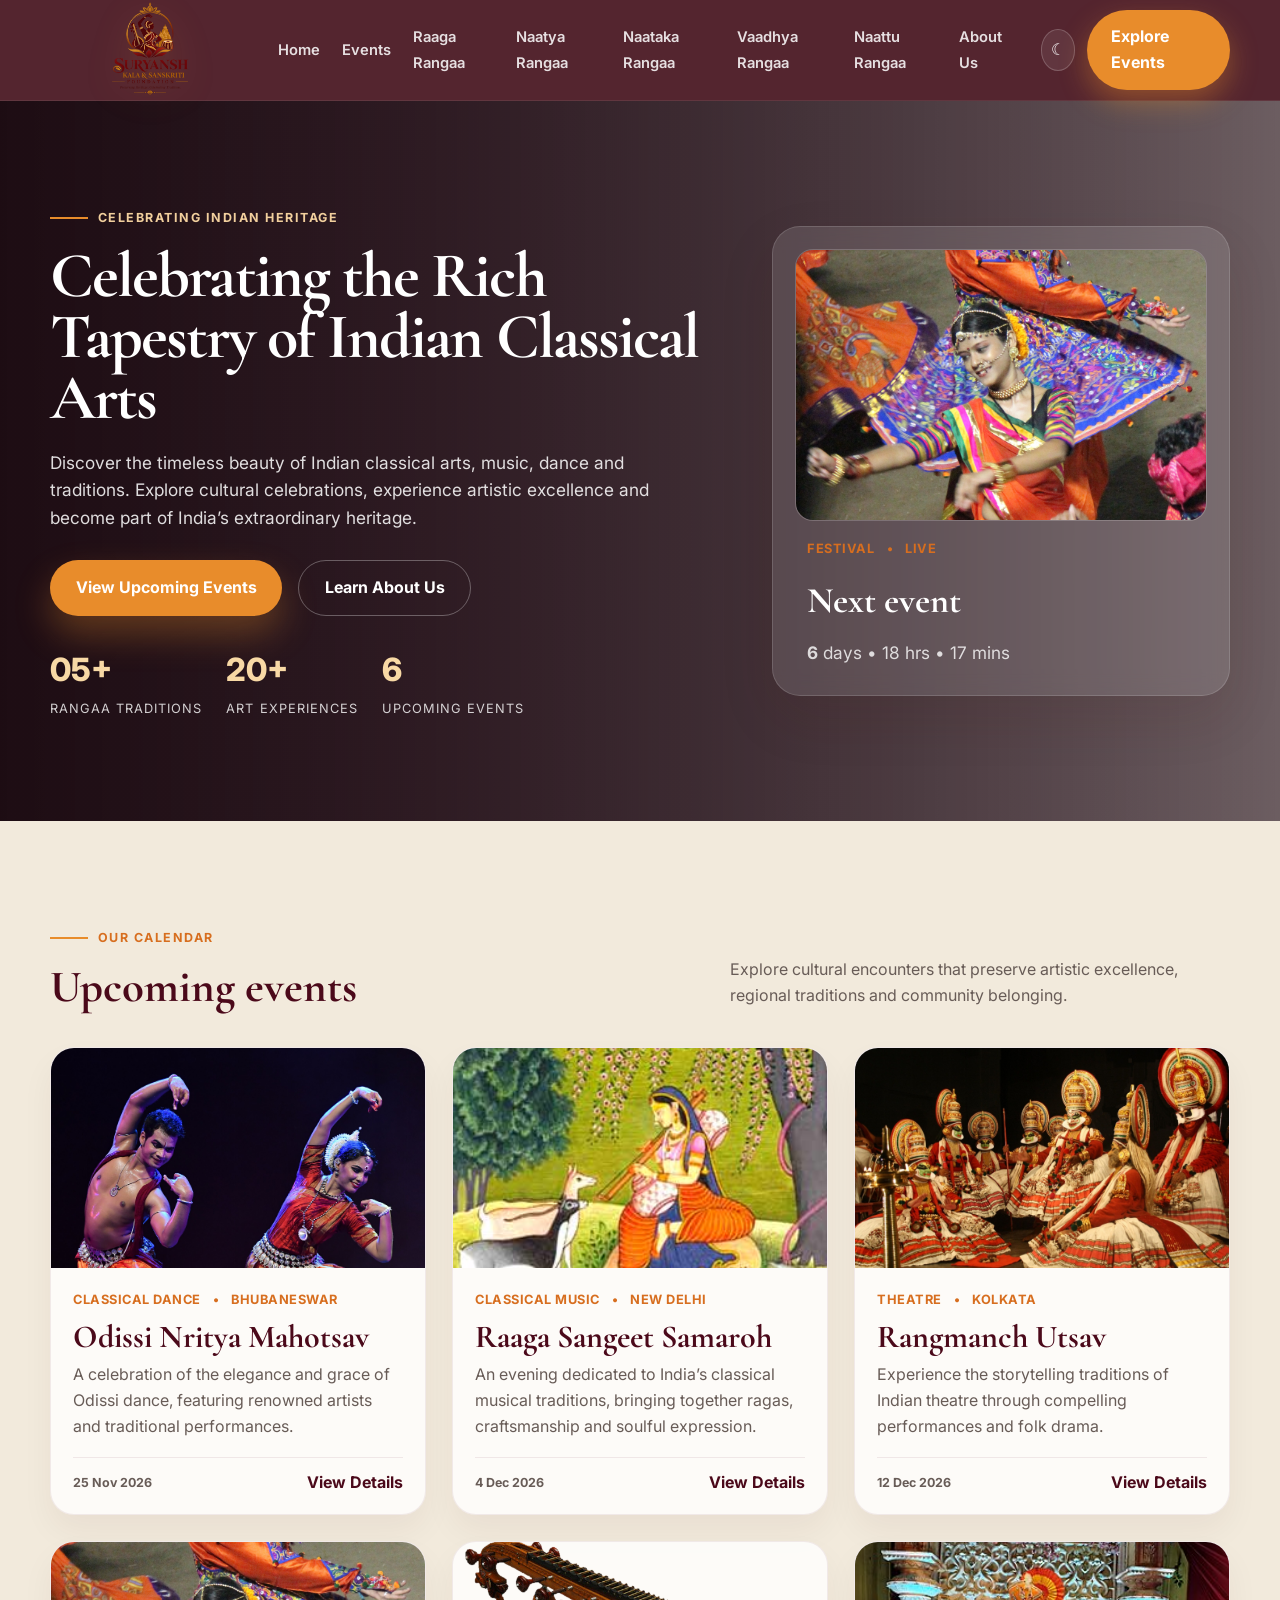
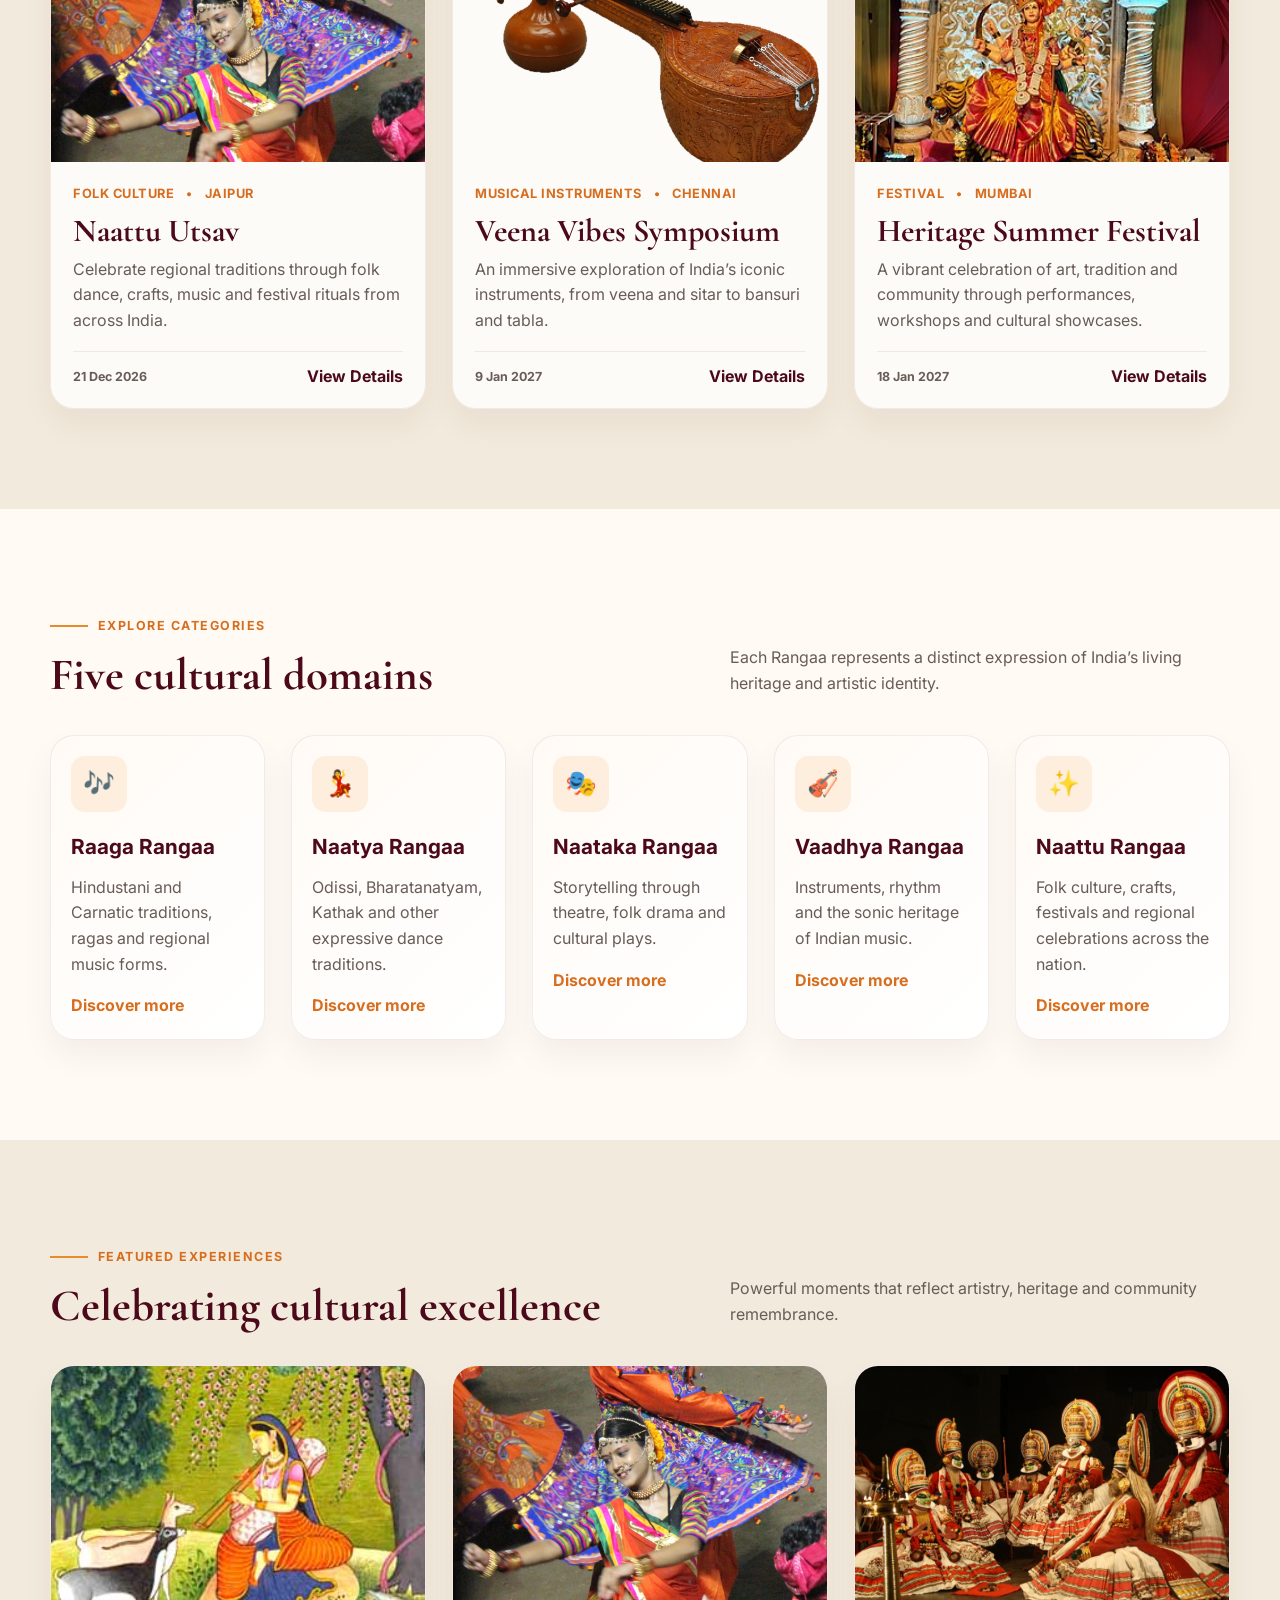
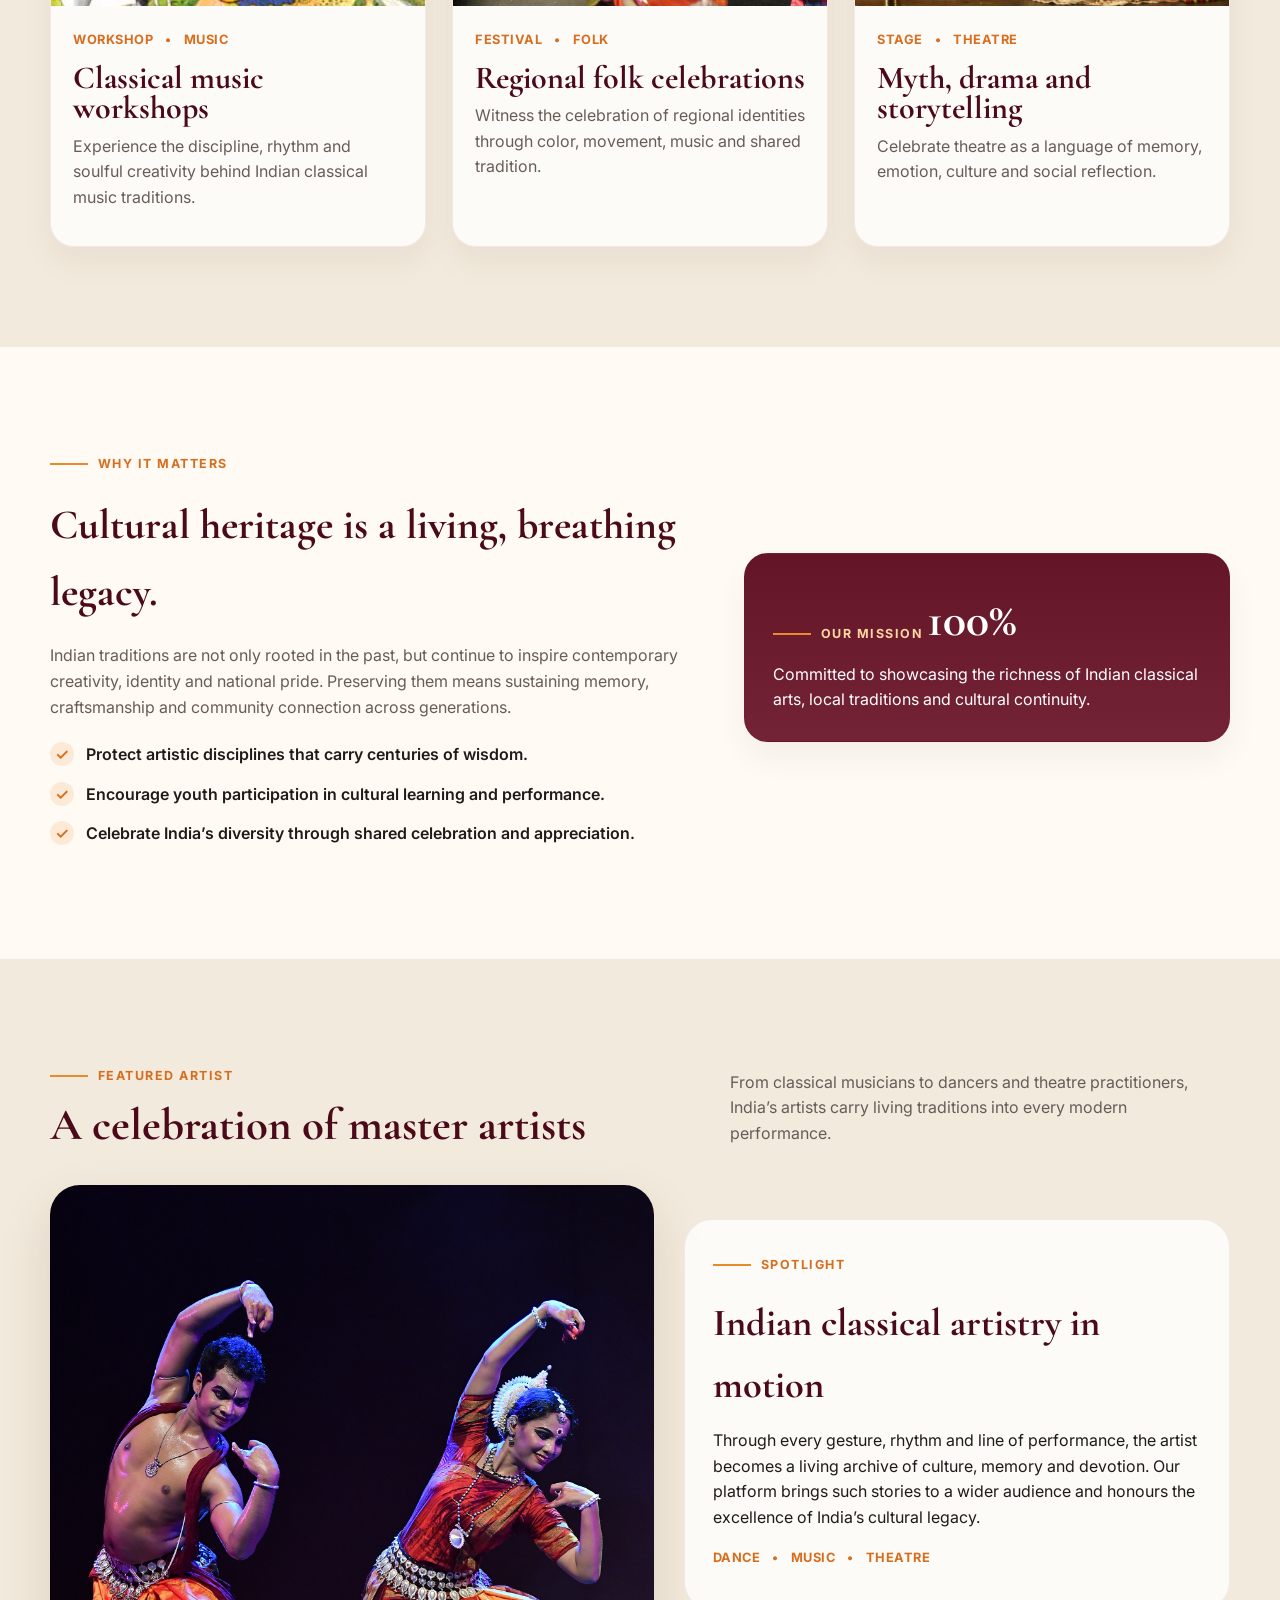
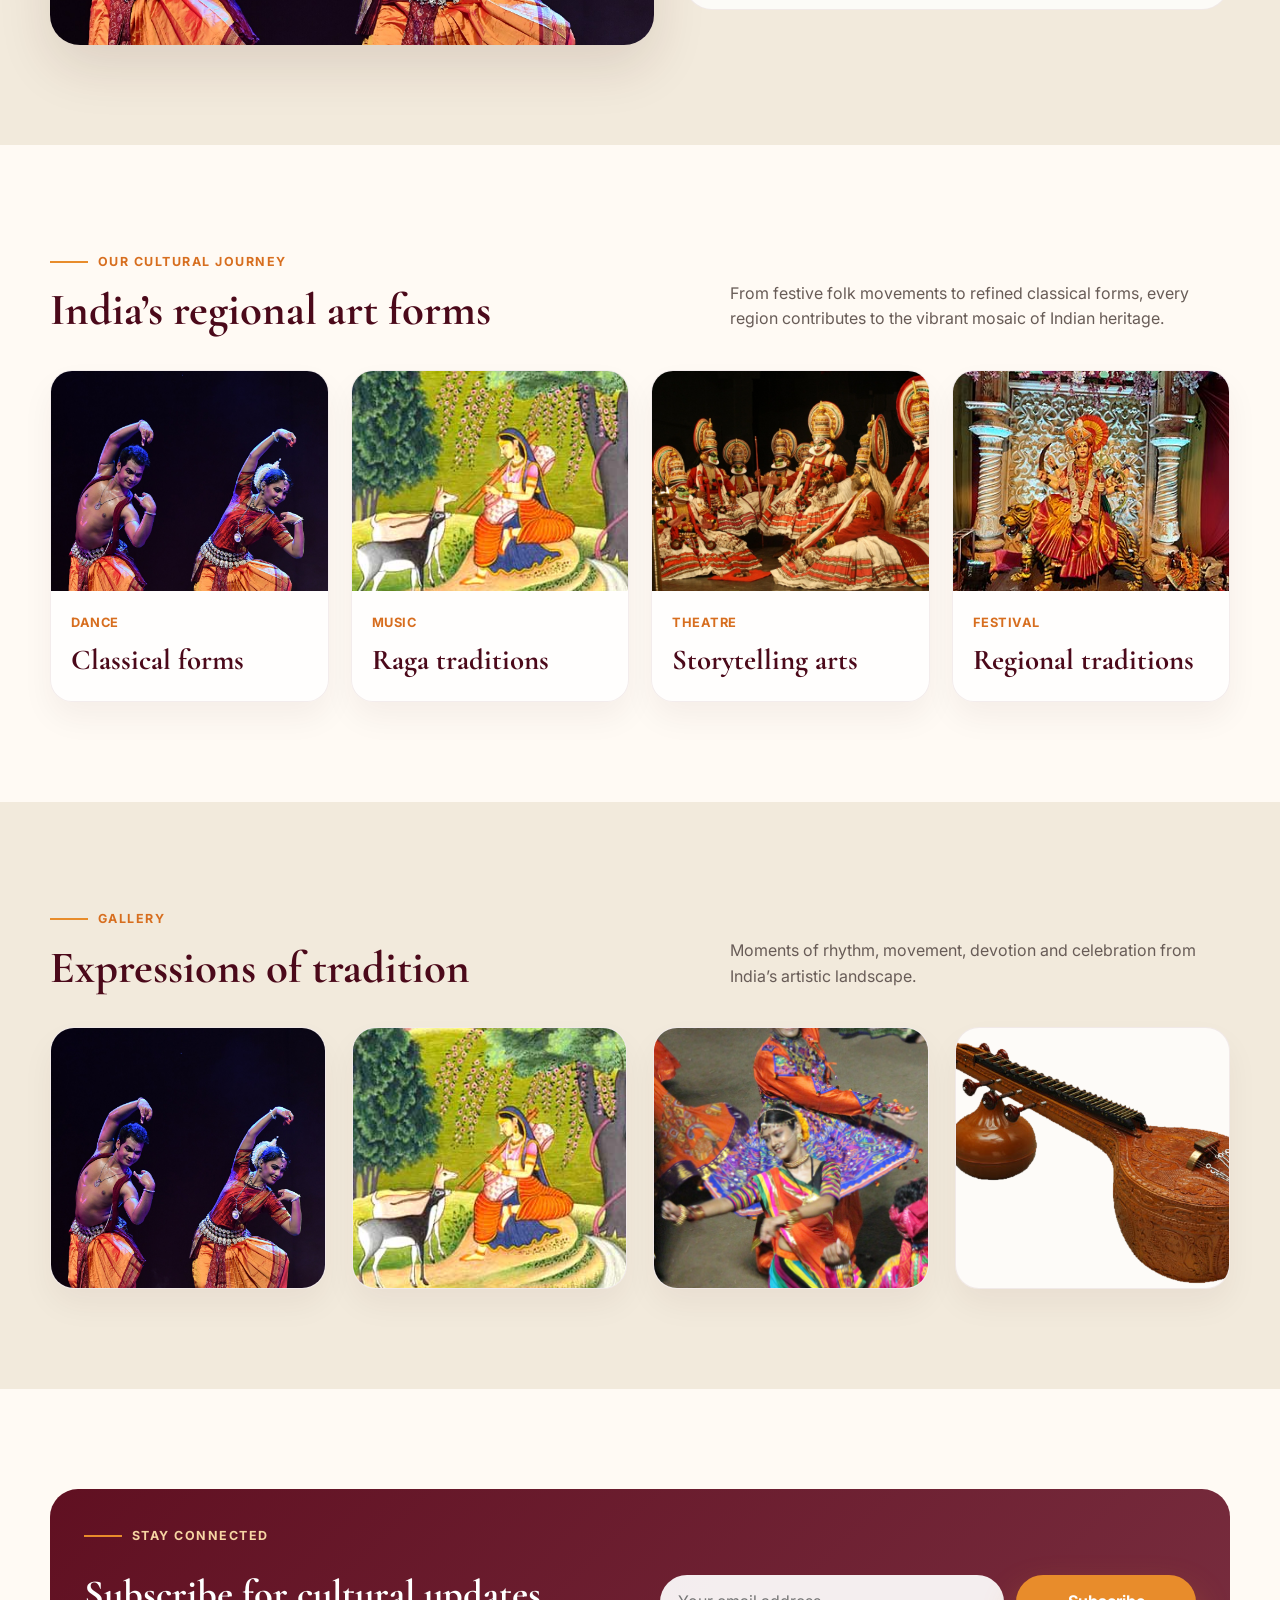
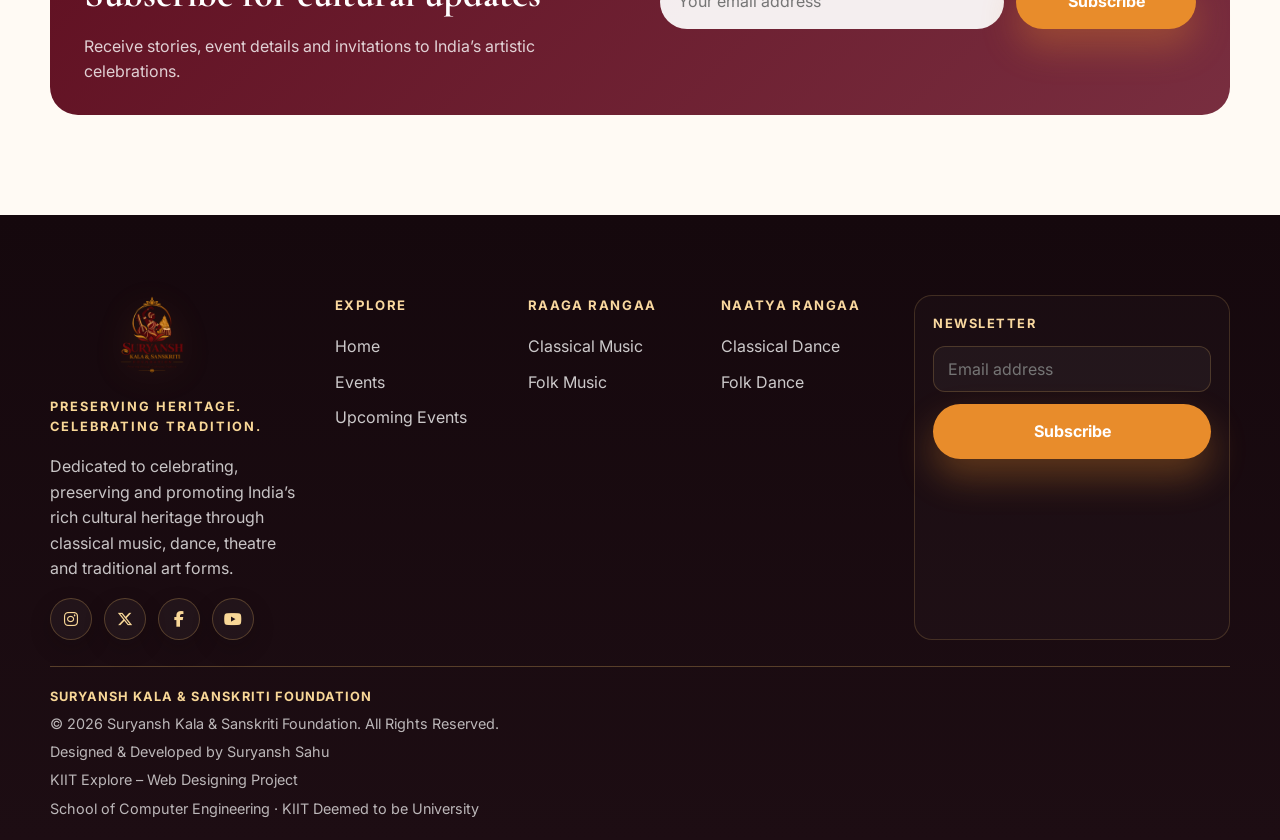
==== commit 9aab2974: "Add autoplay video hero and branded social icons" ====
--- a/index.html
+++ b/index.html
@@ -9,6 +9,7 @@
     <link rel="preconnect" href="https://fonts.gstatic.com" crossorigin />
     <link href="https://fonts.googleapis.com/css2?family=Cormorant+Garamond:wght@500;600;700&family=Inter:wght@400;500;600;700;800&display=swap" rel="stylesheet" />
     <link rel="stylesheet" href="styles.css" />
+    <link rel="stylesheet" href="https://cdnjs.cloudflare.com/ajax/libs/font-awesome/6.5.2/css/all.min.css" crossorigin="anonymous" referrerpolicy="no-referrer" />
   </head>
   <body>
     <header class="site-header">
@@ -40,6 +41,15 @@
 
     <main>
       <section class="hero">
+        <div class="hero-video-wrap" aria-hidden="true">
+          <iframe
+            class="hero-video"
+            src="https://www.youtube.com/embed/pL2mtjTagHI?autoplay=1&mute=1&loop=1&playlist=pL2mtjTagHI&controls=0&showinfo=0&rel=0&iv_load_policy=3"
+            title="Cultural heritage video background"
+            allow="autoplay; encrypted-media; picture-in-picture"
+            allowfullscreen
+          ></iframe>
+        </div>
         <div class="container hero-inner">
           <div>
             <div class="eyebrow">Celebrating Indian heritage</div>
@@ -351,9 +361,10 @@
               Dedicated to celebrating, preserving and promoting India’s rich cultural heritage through classical music, dance, theatre and traditional art forms.
             </p>
             <div class="social-links" aria-label="Social media links">
-              <a href="https://instagram.com" target="_blank" rel="noreferrer" class="social-link" aria-label="Instagram">IG</a>
-              <a href="https://facebook.com" target="_blank" rel="noreferrer" class="social-link" aria-label="Facebook">f</a>
-              <a href="https://youtube.com" target="_blank" rel="noreferrer" class="social-link" aria-label="YouTube">▶</a>
+              <a href="https://instagram.com" target="_blank" rel="noreferrer" class="social-link" aria-label="Instagram"><i class="fa-brands fa-instagram"></i></a>
+              <a href="https://twitter.com" target="_blank" rel="noreferrer" class="social-link" aria-label="Twitter"><i class="fa-brands fa-x-twitter"></i></a>
+              <a href="https://facebook.com" target="_blank" rel="noreferrer" class="social-link" aria-label="Facebook"><i class="fa-brands fa-facebook-f"></i></a>
+              <a href="https://youtube.com" target="_blank" rel="noreferrer" class="social-link" aria-label="YouTube"><i class="fa-brands fa-youtube"></i></a>
             </div>
           </div>
 
--- a/styles.css
+++ b/styles.css
@@ -172,17 +172,35 @@
   align-items: center;
   color: var(--white);
   overflow: hidden;
-  background-image: linear-gradient(90deg, rgba(22, 5, 12, 0.8) 0%, rgba(26, 6, 15, 0.72) 32%, rgba(26, 6, 15, 0.38) 100%), url("https://img.youtube.com/vi/pL2mtjTagHI/maxresdefault.jpg");
-  background-size: cover;
-  background-position: center center;
-  background-repeat: no-repeat;
+  background: linear-gradient(90deg, rgba(22, 5, 12, 0.82) 0%, rgba(26, 6, 15, 0.7) 36%, rgba(26, 6, 15, 0.42) 100%);
+}
+
+.hero-video-wrap {
+  position: absolute;
+  inset: 0;
+  width: 100%;
+  height: 100%;
+  z-index: 0;
+}
+
+.hero-video {
+  position: absolute;
+  inset: -10% 0 0;
+  width: 100%;
+  height: 120%;
+  border: 0;
+  pointer-events: none;
+  opacity: 0.42;
+  filter: saturate(1.2) contrast(1.06) brightness(0.45);
+  transform: scale(1.12);
+  z-index: 0;
 }
 
 .hero::before {
   content: "";
   position: absolute;
   inset: 0;
-  background: linear-gradient(90deg, rgba(22, 5, 12, 0.8) 0%, rgba(26, 6, 15, 0.7) 32%, rgba(26, 6, 15, 0.34) 100%);
+  background: linear-gradient(90deg, rgba(22, 5, 12, 0.82) 0%, rgba(26, 6, 15, 0.7) 32%, rgba(26, 6, 15, 0.38) 100%);
   z-index: 1;
 }
 
@@ -748,13 +766,24 @@
   background: rgba(255, 255, 255, 0.04);
   border: 1px solid rgba(245, 195, 106, 0.25);
   color: #f8d797;
-  transition: transform 0.2s ease, background 0.2s ease;
+  font-size: 1rem;
+  transition: transform 0.2s ease, background 0.2s ease, box-shadow 0.2s ease;
+  box-shadow: 0 8px 22px rgba(16, 12, 10, 0.2);
+}
+
+.social-link i {
+  display: inline-flex;
+  align-items: center;
+  justify-content: center;
+  width: 100%;
+  height: 100%;
 }
 
 .social-link:hover,
 .social-link:focus-visible {
-  background: rgba(232, 140, 43, 0.08);
+  background: rgba(232, 140, 43, 0.12);
   transform: translateY(-2px);
+  box-shadow: 0 10px 24px rgba(232, 140, 43, 0.18);
 }
 
 .footer-col h4 {
